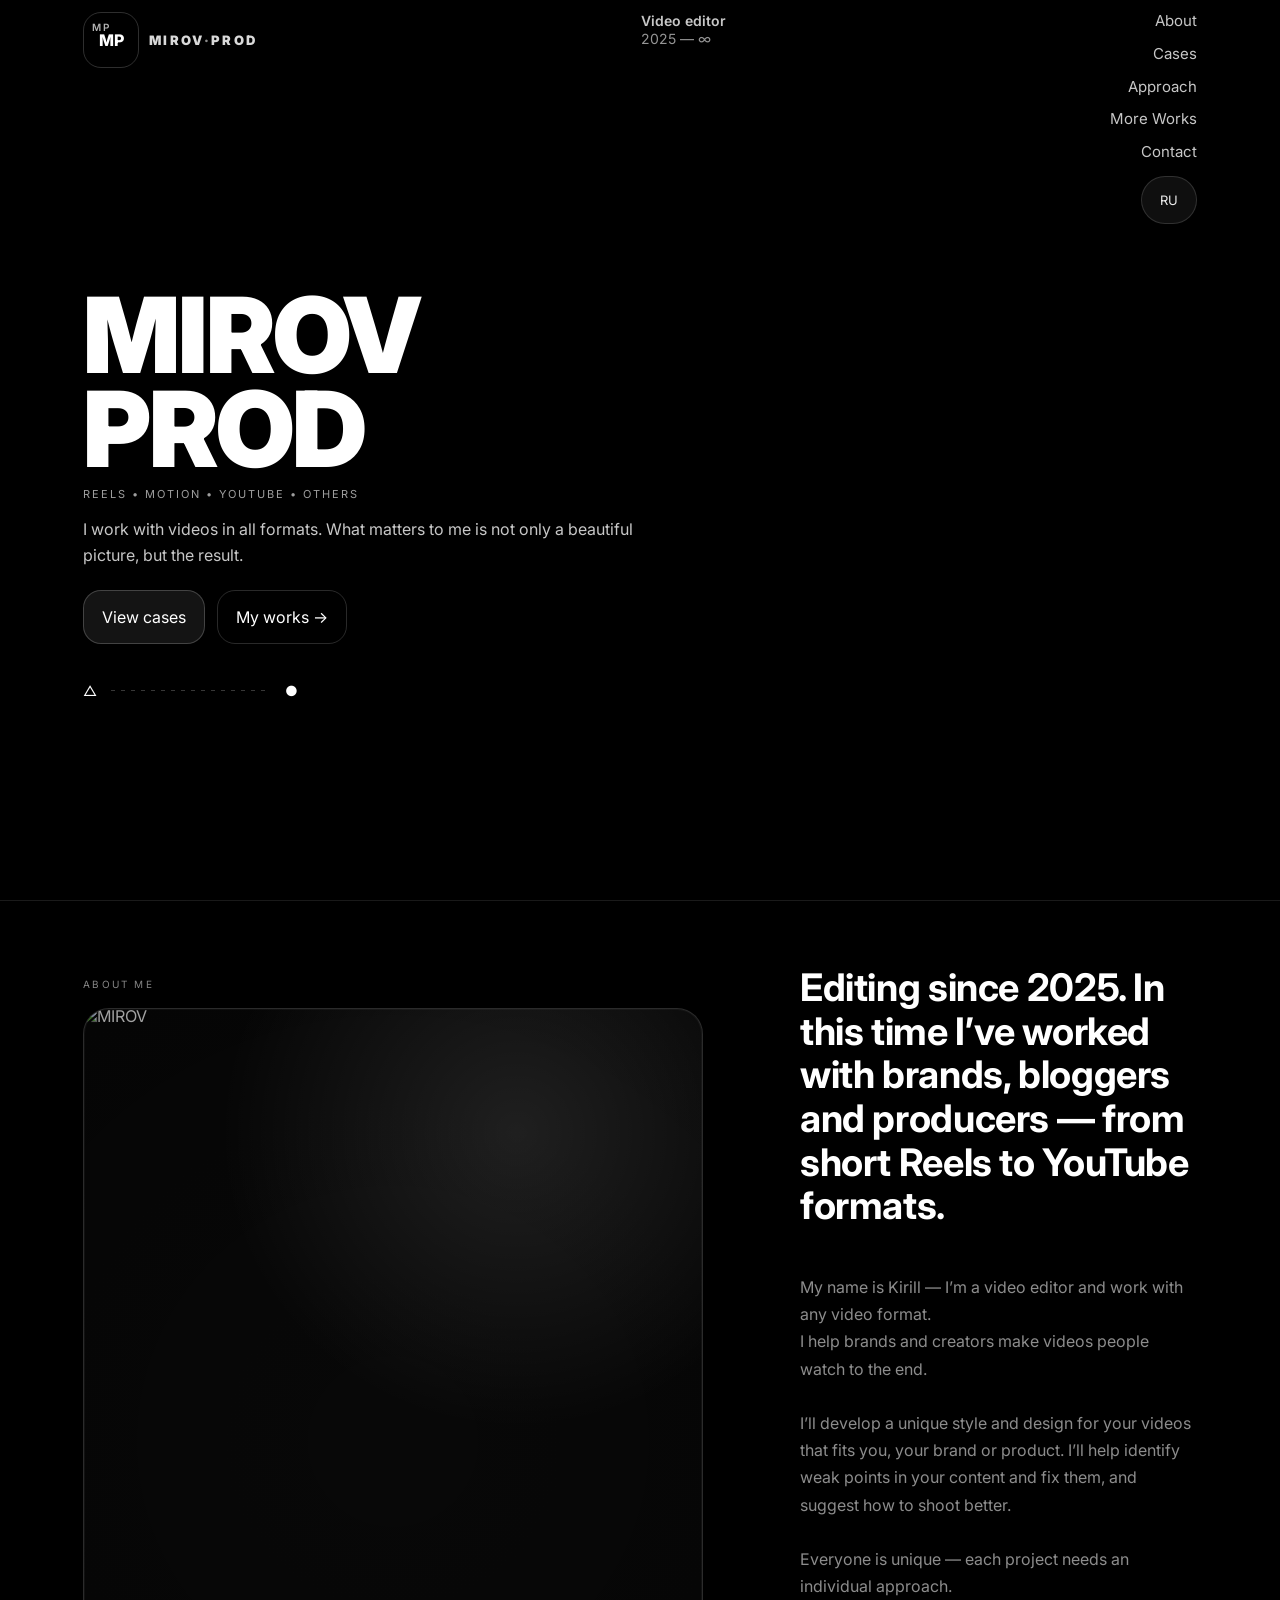
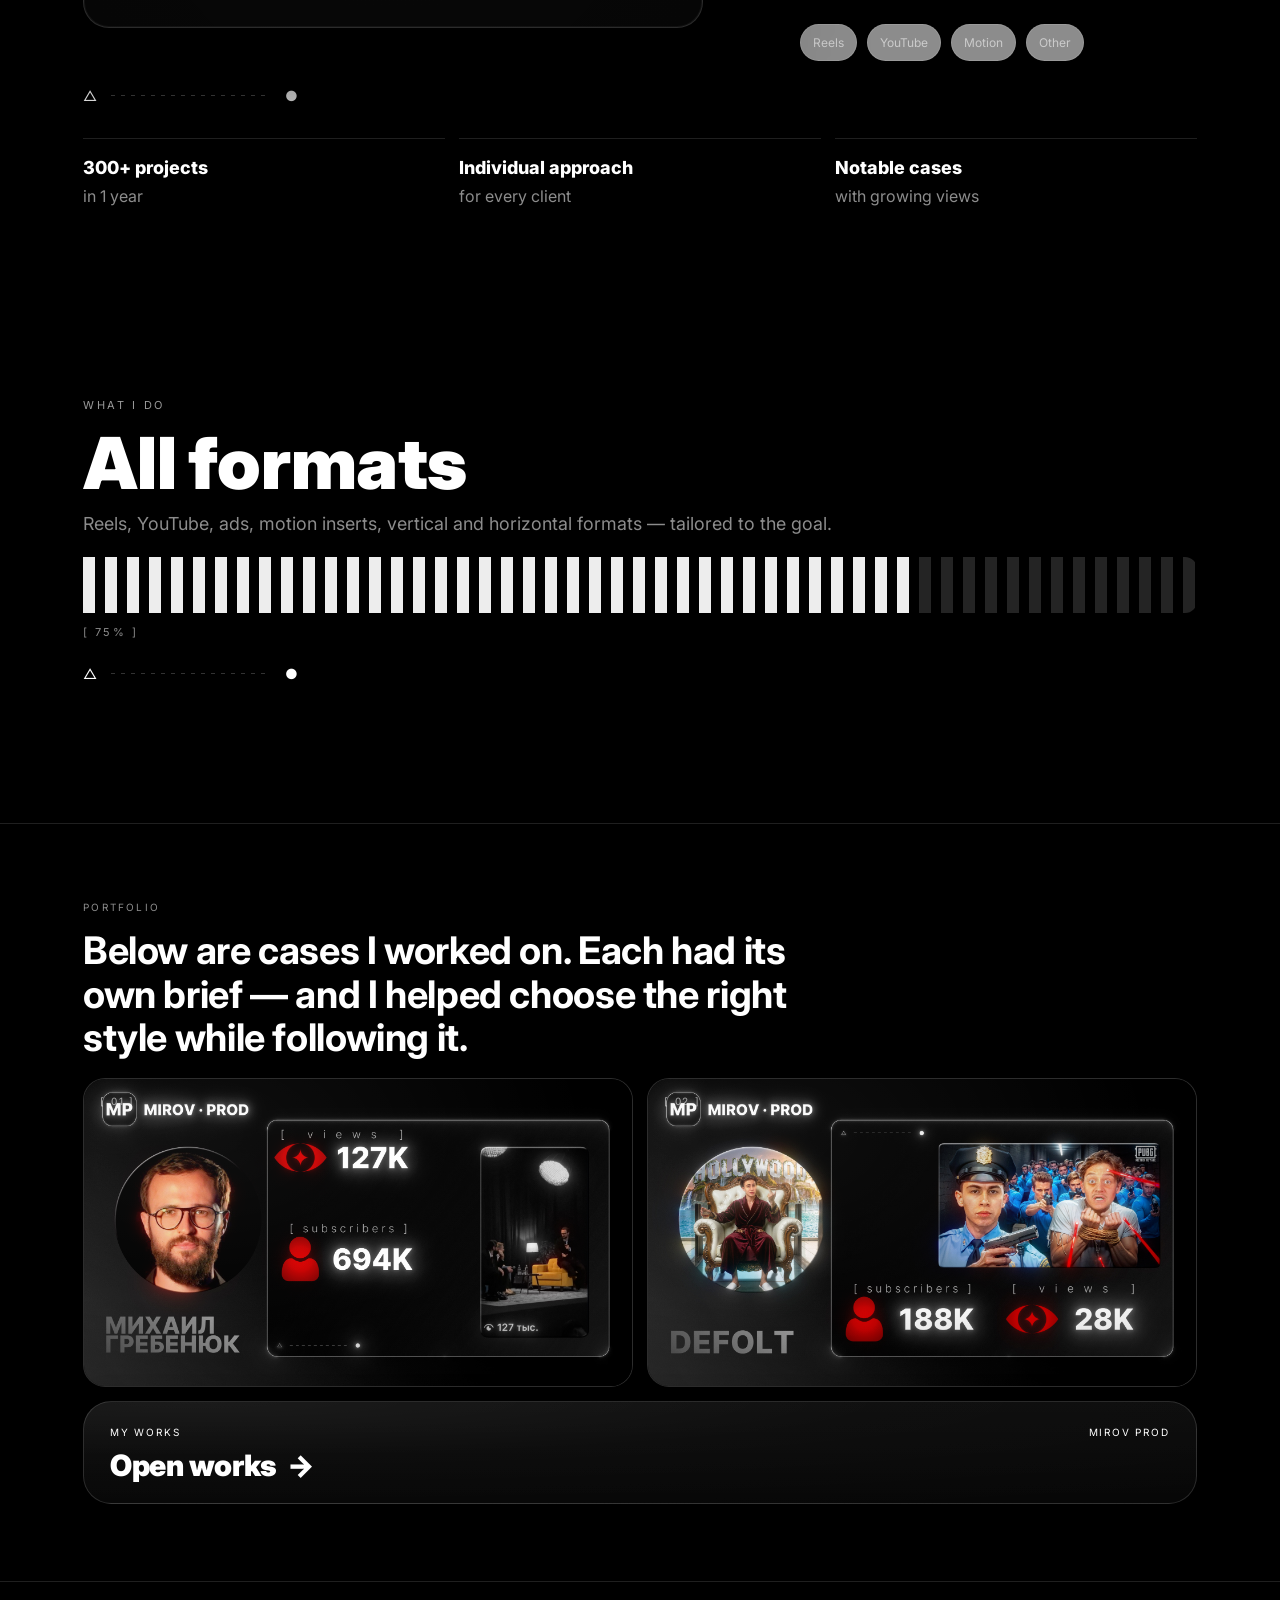
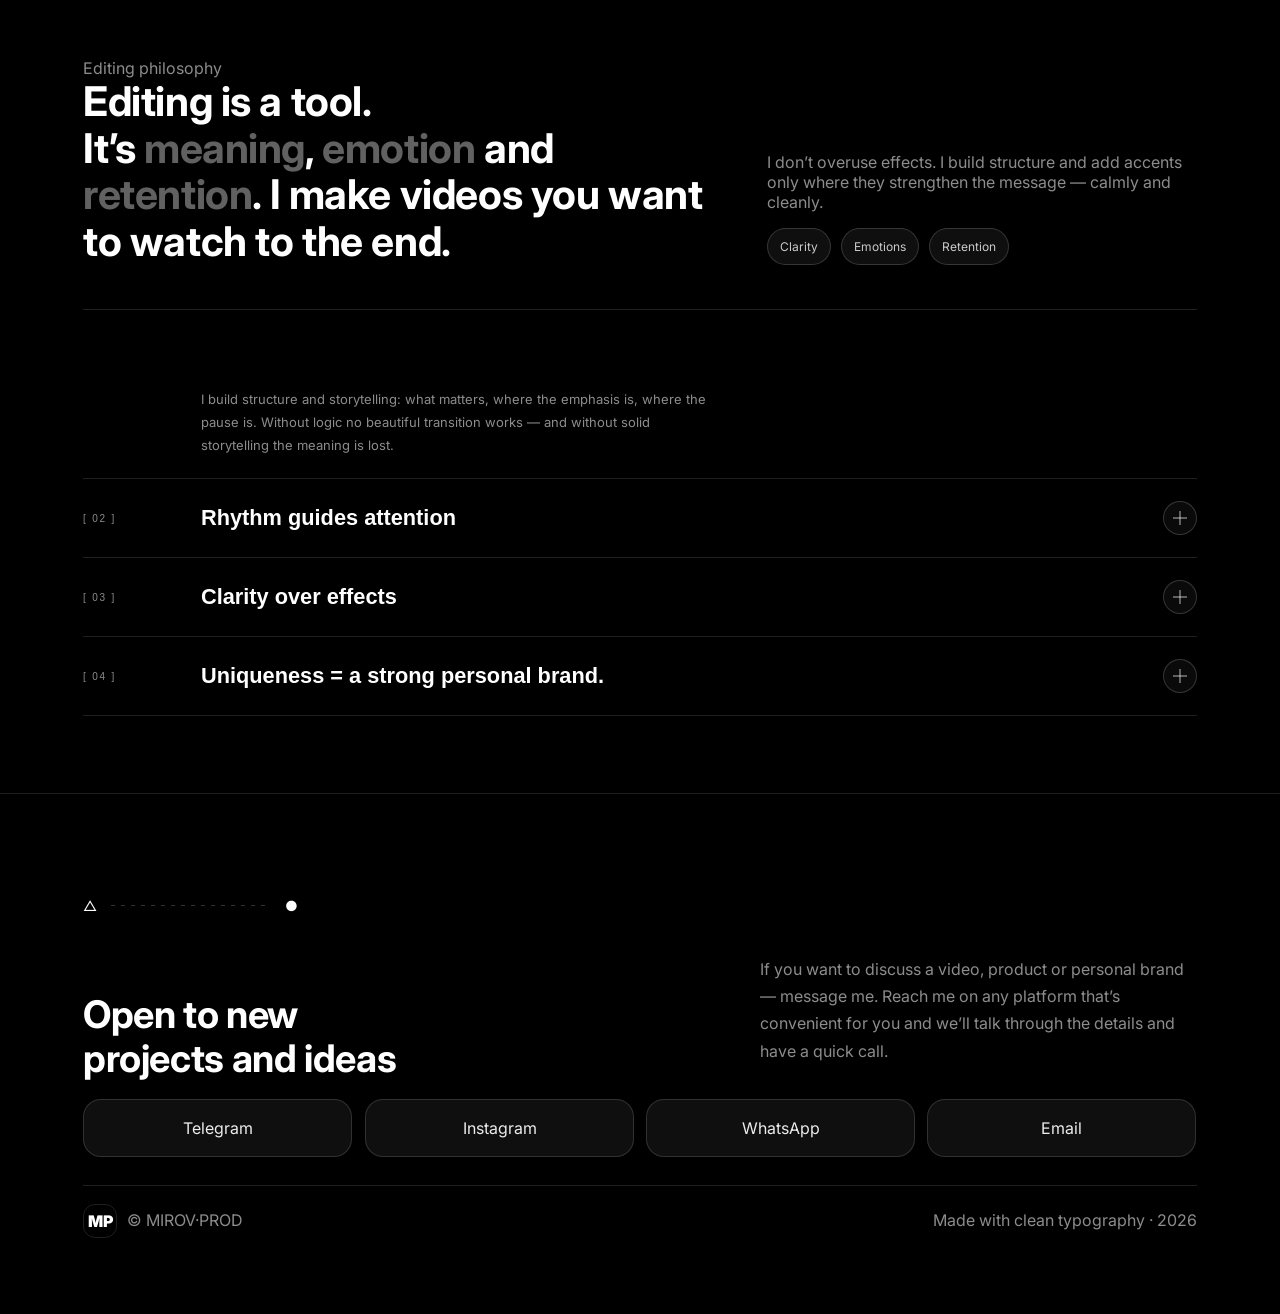
==== index.html @ e4bfd62e "First upload First upload" ====
<!doctype html>
<html lang="en">
<head>
  <meta charset="UTF-8" />
  <meta name="viewport" content="width=device-width,initial-scale=1.0" />
  <title>MIROV.PROD — Video editor</title>
  <link rel="preconnect" href="https://fonts.googleapis.com">
  <link rel="preconnect" href="https://fonts.gstatic.com" crossorigin>
  <link href="https://fonts.googleapis.com/css2?family=Inter:wght@300;400;600;800;900&display=swap" rel="stylesheet">
  <link rel="stylesheet" href="./style.css" />
</head>
<body>
  <div class="preloader" id="preloader" aria-hidden="true">
    <div class="preloader__inner">
      <div class="preloader__logo">MIROV<span class="dot">·</span>PROD</div>
      <div class="preloader__bar"><span></span></div>
      <div class="preloader__hint">loading</div>
    </div>
  </div>

  <div class="cursor" id="cursor" aria-hidden="true"></div>

  <!-- HERO -->
  <header class="hero" id="hero">
    <div class="hero__bg" aria-hidden="true">
      <!-- Put your file here: assets/565.mp4 (autoplay, loop, muted) -->
      <video class="hero__video" autoplay muted loop playsinline preload="auto" poster="./assets/565.jpg">
        <source src="./assets/565.mp4" type="video/mp4" />
      </video>
    </div>

    <div class="hero__top">
      <a class="mark mark--hero" href="#hero" aria-label="MIROV PROD">
        <div class="mark__box"><span class="mark__tiny">mp</span>MP</div>
        <div class="mark__txt">MIROV<span class="dot">·</span>PROD</div>
      </a>

      <div class="hero__meta">
        <div class="hero__metaTitle">Video editor</div>
        <div class="hero__metaSmall">2025 — ∞</div>
      </div>

      <nav class="heroNav" aria-label="Sections">
        <a class="heroNav__link" href="#about">About</a>
        <a class="heroNav__link" href="#cases">Cases</a>
        <a class="heroNav__link" href="#approach">Approach</a>
        <a class="heroNav__link" href="./works_en.html">More Works</a>
        <a class="heroNav__link" href="#contact">Contact</a>
            <a class="heroNav__pill" href="./ru.html">RU</a>
      </nav>
    </div>

    <div class="hero__content wrap">
      <h1 class="heroTitle">MIROV<br>PROD</h1>
      <div class="heroCaption">REELS • MOTION • YOUTUBE • OTHERS</div>
      <p class="heroLead">I work with videos in all formats. What matters to me is not only a beautiful picture, but the result.</p>

      <div class="heroActions">
        <a class="btnGlass" href="#cases">View cases</a>
        <a class="btnGhost" href="./works_en.html">My works →</a>
      </div>

      <div class="heroIcons" aria-hidden="true">
        <span class="ico">△</span>
        <span class="dots"></span>
        <span class="ico">●</span>
      </div>
    </div>
  </header>

  <!-- ABOUT -->
  
  <section class="about" id="about">
    <div class="aboutLayout">
      <div class="aboutLeft">
        <div class="sectionKicker">About me</div>
        <div class="aboutPhoto" aria-hidden="true">
          <img src="assets/mirov.png" alt="MIROV" />
        </div>
      </div>

      <div class="aboutRight">
        <h2 class="big">Editing since 2025. In this time I’ve worked with brands, bloggers and producers — from short Reels to YouTube formats.</h2>
        <p class="muted">My name is Kirill — I’m a video editor and work with any video format.<br>I help brands and creators make videos people watch to the end.<br><br>I’ll develop a unique style and design for your videos that fits you, your brand or product. I’ll help identify weak points in your content and fix them, and suggest how to shoot better.<br><br>Everyone is unique — each project needs an individual approach.</p>
        <div class="badges">
          <span class="badge">Reels</span>
          <span class="badge">YouTube</span>
          <span class="badge">Motion</span>
          <span class="badge">Other</span>
        </div>
      </div>
    </div>

    <div class="divider">
      <span class="ico">△</span><span class="dots"></span><span class="ico">●</span>
    </div>

    <div class="facts">
      <div class="fact"><div class="fact__t">300+ projects</div><div class="fact__d">in 1 year</div></div>
      <div class="fact"><div class="fact__t">Individual approach</div><div class="fact__d">for every client</div></div>
      <div class="fact"><div class="fact__t">Notable cases</div><div class="fact__d">with growing views</div></div>
    </div>
  </section>


  <!-- DARK SKILLS (ref page 2 vibe) -->
  <section class="dark">
    <div class="wrap dark__inner" id="approach">
      <div class="sectionKicker sectionKicker--dark">What I do</div>
      
      <div class="tri tri--single">
        <div class="tri__col tri__col--single">
          <h3 class="tri__title">All formats</h3>
          <p class="tri__txt">Reels, YouTube, ads, motion inserts, vertical and horizontal formats — tailored to the goal.</p>
          <div class="segBar" style="--pct:75%"></div>
          <div class="barMeta">[ 75% ]</div>
        </div>
      </div>


      <div class="divider divider--dark">
        <span class="ico">△</span><span class="dots"></span><span class="ico">●</span>
      </div>
    </div>
  </section>

  <!-- CASES -->
  <section class="section wrap" id="cases">
    <div class="sectionKicker">Portfolio</div>
    <div class="split split--tight">
      <h2 class="big">
        Below are cases I worked on. Each had its own brief — and I helped choose the right style while following it.
      </h2>
</div>

    <div class="projects" id="casesGrid"></div>

    <a class="casesCta" href="./works_en.html">
      <div class="casesCta__meta"><span>My works</span><span>MIROV PROD</span></div>
      <div class="casesCta__title">Open works <span class="casesCta__arrow">→</span></div>
      </a>

  </section>

  
  <!-- PHILOSOPHY -->
  <section class="wrap section" id="philosophy">
    <div class="kicker">Editing philosophy</div>

    <div class="howGrid howGrid--ref">
      <h2 class="howBig howBig--ref">
        Editing is a tool.<br>
        It’s <span class="soft">meaning</span>, <span class="soft">emotion</span> and <span class="soft">retention</span>.
        I make videos you want to watch to the end.
      </h2>

      <div class="howSide howSide--ref">
        <p class="small">
          I don’t overuse effects. I build structure and add accents only where
          they strengthen the message — calmly and cleanly.
        </p>

        <div class="howBadgeRow">
          <span class="howBadge">Clarity</span>
          <span class="howBadge">Emotions</span>
          <span class="howBadge">Retention</span>
        </div>
      </div>
    </div>

    <div class="refList" data-accordion="philosophy">
      <div class="refRow is-open">
        <button class="refHead" type="button" aria-expanded="true">
          <span class="refNum">[ 01 ]</span>
          <span class="refTitle">Meaning first</span>
          <span class="refPlus" aria-hidden="true"></span>
        </button>
        <div class="refBody" style="height:auto">
          <div class="refBody__inner">
            I build structure and storytelling: what matters, where the emphasis is, where the pause is. Without logic no beautiful transition works — and without solid storytelling the meaning is lost.
          </div>
        </div>
      </div>

      <div class="refRow">
        <button class="refHead" type="button" aria-expanded="false">
          <span class="refNum">[ 02 ]</span>
          <span class="refTitle">Rhythm guides attention</span>
          <span class="refPlus" aria-hidden="true"></span>
        </button>
        <div class="refBody">
          <div class="refBody__inner">
            Pace sets emotion and coherence. I shape dynamics so the viewer doesn’t lose interest.
          </div>
        </div>
      </div>

      <div class="refRow">
        <button class="refHead" type="button" aria-expanded="false">
          <span class="refNum">[ 03 ]</span>
          <span class="refTitle">Clarity over effects</span>
          <span class="refPlus" aria-hidden="true"></span>
        </button>
        <div class="refBody">
          <div class="refBody__inner">
            VFX, effects and motion are tools. I use them only where they’re needed and where they strengthen the idea without overloading the video.
          </div>
        </div>
      </div>

      <div class="refRow">
        <button class="refHead" type="button" aria-expanded="false">
          <span class="refNum">[ 04 ]</span>
          <span class="refTitle">Uniqueness = a strong personal brand.</span>
          <span class="refPlus" aria-hidden="true"></span>
        </button>
        <div class="refBody">
          <div class="refBody__inner">
            Uniqueness helps you get noticed, remembered and chosen.
          </div>
        </div>
      </div>
    </div>
  </section>


  <!-- CONTACT -->
  <section class="section wrap" id="contact">
    <div class="divider">
      <span class="ico">△</span><span class="dots"></span><span class="ico">●</span>
    </div>

    <div class="contactHead">
      <h2 class="big">Open to new<br>projects and ideas</h2>
      <p class="muted">If you want to discuss a video, product or personal brand — message me.
Reach me on any platform that’s convenient for you and we’ll talk through the details and have a quick call.</p>
    </div>

    <div class="contactGrid">
      <a class="chip" href="https://t.me/cymirov" target="_blank" target="_blank" rel="noreferrer">Telegram</a>
      <a class="chip" href="https://instagram.com/cymirov" target="_blank" target="_blank" rel="noreferrer">Instagram</a>
      <a class="chip" href="https://wa.me/79209807232" target="_blank" target="_blank" rel="noreferrer">WhatsApp</a>
      <a class="chip" href="mailto:kirillvitalievich14@gmail.com">Email</a>
    </div>

    <div class="footer">
      <div class="footer__left">
        <div class="markMini">MP</div>
        <div class="muted">© MIROV<span class="dot">·</span>PROD</div>
      </div>
      <div class="footer__right muted">Made with clean typography · 2026</div>
    </div>
  </section>

  <!-- Modal -->
  <div class="modal" id="modal" hidden>
    <div class="modal__backdrop" data-close="1"></div>
    <div class="modal__panel" role="dialog" aria-modal="true" aria-label="Case">
      <button class="modal__close" data-close="1" aria-label="Close">×</button>
      <div class="modal__content" id="modalContent"></div>
    </div>
  </div>

  <script src="./script.js"></script>

</body>
</html>
---- style.css ----
:root{
  --safe: clamp(72px, 6.5vw, 220px);
--bg:#f6f6f6;
  --fg:#111;
  --muted:rgba(17,17,17,.64);
  --line:rgba(17,17,17,.12);
  --card:#ffffff;
  --shadow: 0 14px 50px rgba(0,0,0,.08);
  --r:22px;
  K80px;
  --pad: clamp(14px, 2vw, 28px);

  --dark:#0b0b0b;
  --dark2:#151515;
  --dline:rgba(255,255,255,.14);
  --dmuted:rgba(255,255,255,.65);
}

*{box-sizing:border-box}
html{scroll-behavior:smooth}
body{margin:0;background:var(--bg);color:var(--fg);font-family:Inter,system-ui,-apple-system,Segoe UI,Roboto,Arial,sans-serif;overflow-x:hidden}
a{color:inherit;text-decoration:none}
.dot{opacity:.55}
.wrap{max-width:var(--wrap);margin:0 auto;padding:0 var(--safe)}

/* Preloader */
.preloader{position:fixed;inset:0;z-index:9999;background:var(--bg);display:flex;align-items:center;justify-content:center;transition:opacity .6s ease}
.preloader.is-done{opacity:0;pointer-events:none}
.preloader__inner{width:min(520px,86vw)}
.preloader__logo{font-weight:900;letter-spacing:.18em;text-transform:uppercase;font-size:13px}
.preloader__bar{margin-top:14px;height:2px;background:rgba(0,0,0,.10);overflow:hidden}
.preloader__bar span{display:block;height:100%;width:0;background:rgba(0,0,0,.85);animation:load 1.8s ease forwards}
.preloader__hint{margin-top:10px;letter-spacing:.22em;text-transform:uppercase;font-size:10px;color:var(--muted)}
@keyframes load{to{width:100%}}

/* Cursor */
.cursor{position:fixed;top:0;left:0;z-index:5000;width:26px;height:26px;border-radius:999px;transform:translate(-50%,-50%);pointer-events:none;opacity:0;border:1px solid rgba(0,0,0,.18);background:radial-gradient(circle at 30% 30%, rgba(0,0,0,.06), rgba(0,0,0,.01));backdrop-filter: blur(4px);transition:opacity .12s ease,width .12s ease,height .12s ease}
body.hasCursor .cursor{opacity:1}
.cursor.isHover{width:44px;height:44px}

/* Hero */
.hero{position:relative;min-height:100vh;color:#fff;overflow:hidden}
.hero__bg{position:absolute;inset:0}
.hero__bg img{width:100%;height:100%;object-fit:cover;filter:grayscale(1) contrast(1.05)}
.hero__veil{position:absolute;inset:0;background:radial-gradient(circle at 30% 25%, rgba(255,255,255,.10), transparent 52%), linear-gradient(to bottom, rgba(0,0,0,.10), rgba(0,0,0,.72))}
.hero__top{position:relative;z-index:2;display:flex;align-items:flex-start;justify-content:space-between;gap:14px;padding: var(--safe)}
.hero__meta{color:rgba(255,255,255,.78);font-size:12px;line-height:1.4}
.hero__metaTitle{font-weight:600}
.hero__metaSmall{opacity:.75}
.heroNav{display:flex;flex-direction:column;gap:10px;align-items:flex-end}
.heroNav__link{color:rgba(255,255,255,.78);font-size:12px}
.heroNav__link:hover{color:#fff}
.heroNav__pill{border:1px solid rgba(255,255,255,.18);background:rgba(255,255,255,.08);border-radius:999px;padding:10px 12px;font-size:12px;color:rgba(255,255,255,.85)}
.heroNav__pill:hover{background:rgba(255,255,255,.12);color:#fff}
.hero__content{position:relative;z-index:2;padding: clamp(28px,5vw,70px) var(--safe) clamp(44px,6vw,90px) var(--safe)}
.heroTitle{margin:0;font-weight:900;line-height:.9;letter-spacing:-.02em;font-size: clamp(54px, 6.8vw, 104px)}
.heroLead{margin-top:16px;max-width:56ch;line-height:1.6;color:rgba(255,255,255,.78);font-size: clamp(14px, 1.25vw, 17px)}
.heroActions{margin-top:22px;display:flex;gap:12px;flex-wrap:wrap}
.btnGlass{border:1px solid rgba(255,255,255,.20);background:rgba(255,255,255,.08);backdrop-filter: blur(10px);border-radius:18px;padding:16px 18px;display:inline-flex;align-items:center;justify-content:center;color:#fff;box-shadow: 0 18px 60px rgba(0,0,0,.26)}
.btnGlass:hover{background:rgba(255,255,255,.12);transform:translateY(-1px)}
.btnGhost{border:1px solid rgba(255,255,255,.16);border-radius:18px;padding:16px 18px;color:rgba(255,255,255,.82)}
.btnGhost:hover{border-color:rgba(255,255,255,.26);color:#fff;transform:translateY(-1px)}
.heroIcons{position:absolute;left:var(--safe);bottom:22px;display:flex;align-items:center;gap:14px;color:rgba(255,255,255,.62)}
.ico{font-size:14px}
.dots{width:160px;height:1px;background: repeating-linear-gradient(to right, rgba(255,255,255,.24) 0 4px, transparent 4px 10px);opacity:.9}

/* Mark */
.mark{display:flex;align-items:center;gap:10px}
.mark__box{width:38px;height:38px;border-radius:12px;border:1px solid rgba(255,255,255,.18);display:flex;align-items:center;justify-content:center;font-weight:800}
.mark__txt{font-weight:900;letter-spacing:.16em;text-transform:uppercase;font-size:12px;color:rgba(255,255,255,.85)}

/* Sections */
.section{padding: clamp(44px, 6vw, 90px) 0;border-top:1px solid var(--line)}
.sectionKicker{letter-spacing:.22em;text-transform:uppercase;font-size:10px;color:var(--muted);margin-bottom:16px}
.sectionKicker--dark{color:rgba(255,255,255,.60)}
.split{display:grid;grid-template-columns: 1.2fr .8fr;gap: clamp(16px, 3vw, 38px);align-items:start}
.split--tight{grid-template-columns: 1.35fr .65fr}
@media (max-width: 920px){.split,.split--tight{grid-template-columns:1fr}}
.big{margin:0;font-size: clamp(22px, 3.0vw, 38px);line-height:1.15;letter-spacing:-.01em}
.side{}
.muted{color:var(--muted);line-height:1.7}
.badges{margin-top:14px;display:flex;flex-wrap:wrap;gap:10px}
.badge{border:1px solid var(--line);background:rgba(255,255,255,.55);border-radius:999px;padding:10px 12px;font-size:12px;color:var(--muted)}

/* Divider */
.divider{margin: 26px 0;display:flex;align-items:center;gap:14px;color:rgba(17,17,17,.52)}
.divider .dots{background: repeating-linear-gradient(to right, rgba(17,17,17,.22) 0 4px, transparent 4px 10px)}
.divider--dark{color:rgba(255,255,255,.55)}
.divider--dark .dots{background: repeating-linear-gradient(to right, rgba(255,255,255,.22) 0 4px, transparent 4px 10px)}

/* Facts */
.facts{display:grid;grid-template-columns:repeat(3,1fr);gap:14px}
@media (max-width: 820px){.facts{grid-template-columns:1fr}}
.fact{border-top:1px solid var(--line);padding-top:18px}
.fact__t{font-weight:800;font-size:18px}
.fact__d{margin-top:8px;color:var(--muted)}

/* Dark block */
.dark{background:linear-gradient(to bottom, var(--dark), var(--dark2));color:#fff}
.dark__inner{padding: clamp(86px, 9vw, 150px) var(--safe)}
.tri{display:grid;grid-template-columns:repeat(3,1fr);gap:22px}
@media (max-width: 980px){.tri{grid-template-columns:1fr}}
.tri__title{margin:0;font-weight:900;font-size:28px}
.tri__txt{margin-top:10px;color:rgba(255,255,255,.70);line-height:1.7}
.bar{margin-top:16px;height:8px;border-radius:999px;background:rgba(255,255,255,.10);overflow:hidden}
.bar span{display:block;height:100%;background:rgba(255,255,255,.86)}
.barMeta{margin-top:10px;color:rgba(255,255,255,.58);letter-spacing:.22em;text-transform:uppercase;font-size:10px}

/* Projects grid (cases) */
.projects{margin-top:18px;display:grid;grid-template-columns:repeat(12,1fr);gap:14px}
@media (max-width: 980px){.projects{grid-template-columns:1fr}}
.card{position:relative;border-radius:var(--r);overflow:hidden;background:var(--card);border:1px solid var(--line);box-shadow:var(--shadow);cursor:pointer;aspect-ratio:16/9}
.card img, .card video{width:100%;height:100%;object-fit:cover;display:block}
.card__shade{position:absolute;inset:0;
  background:
    radial-gradient(700px 420px at 22% 18%, rgba(255,255,255,.06), transparent 55%),
    /* ultra-soft bottom shade (barely noticeable) */
    linear-gradient(to bottom, rgba(0,0,0,0) 70%, rgba(0,0,0,.18) 100%);
}
.card__meta{position:absolute;left:16px;right:16px;top:16px;display:flex;justify-content:space-between;gap:10px;color:rgba(255,255,255,.68);letter-spacing:.18em;text-transform:uppercase;font-size:10px}
.card__body{position:absolute;left:16px;right:16px;bottom:16px}
.card__title{margin:0;font-weight:900;letter-spacing:-.01em;line-height:1.05;font-size: clamp(18px, 1.8vw, 26px)}
.card__desc{margin-top:10px;color:rgba(255,255,255,.72);line-height:1.65;max-width:56ch}
.card:hover{transform:translateY(-2px);border-color:rgba(255,255,255,.30)}
.span7,.span5,.span6{grid-column:span 6}
@media (max-width: 980px){.span7,.span6,.span5{grid-column:span 1}}

/* Pills/Chips */
.pill{
  display:inline-flex;
  align-items:center;
  justify-content:center;
  min-width:44px;
  height:44px;
  border-radius:999px;
  border:1px solid rgba(255,255,255,0.14);
  background:rgba(255,255,255,0.02);
  color:rgba(255,255,255,0.85);
  text-decoration:none;
  font-size:13px;
  transition: transform .15s ease, background .2s ease, border-color .2s ease, color .2s ease, box-shadow .2s ease;
  backdrop-filter: blur(12px);
  -webkit-backdrop-filter: blur(12px);
}
.pill:hover{
  background:rgba(255,255,255,0.06);
  border-color:rgba(255,255,255,0.22);
  color:#fff;
  transform: translateY(-1px);
}
.pill:active{ transform: translateY(0px) scale(.99); }
.pill:hover{transform:translateY(-1px);border-color:rgba(17,17,17,.22);color:var(--fg)}
.chip{border:1px solid var(--line);background:rgba(255,255,255,.75);border-radius:18px;padding:18px 18px;display:flex;align-items:center;justify-content:center}
.chip:hover{transform:translateY(-1px);border-color:rgba(17,17,17,.22)}

/* Contact */
.contactHead{display:grid;grid-template-columns: 1.2fr .8fr;gap:22px;align-items:end}
@media (max-width: 920px){.contactHead{grid-template-columns:1fr}}
.contactGrid{margin-top:18px;display:grid;grid-template-columns:repeat(4,1fr);gap:12px}
@media (max-width: 920px){.contactGrid{grid-template-columns:1fr 1fr}}
@media (max-width: 520px){.contactGrid{grid-template-columns:1fr}}
.footer{margin-top:28px;border-top:1px solid var(--line);padding-top:18px;display:flex;justify-content:space-between;gap:12px;align-items:center;flex-wrap:wrap}
.footer__left{display:flex;align-items:center;gap:10px}
.markMini{width:34px;height:34px;border-radius:12px;border:1px solid var(--line);display:flex;align-items:center;justify-content:center;font-weight:900}

/* Dock */
.dock{position:fixed;left:18px;bottom:14px;display:flex;gap:12px;z-index:3000;align-items:flex-end}
.dock__tile{min-width:120px;border:1px solid rgba(17,17,17,.18);background:rgba(255,255,255,.84);backdrop-filter: blur(10px);border-radius:18px;padding:16px 16px;box-shadow: 0 18px 60px rgba(0,0,0,.10);color:rgba(17,17,17,.72)}
.dock__tile:hover{transform:translateY(-2px);color:var(--fg);border-color:rgba(17,17,17,.28)}
.dock__tile--dark{background:rgba(17,17,17,.92);color:#fff;border-color:rgba(17,17,17,.55)}
.dock__tile--dark:hover{background:rgba(17,17,17,1)}
@media (max-width: 820px){.dock{left:12px;right:12px;justify-content:space-between}.dock__tile{min-width:auto;flex:1;text-align:center}}

/* Works page */
.worksBody{background:var(--bg)}
.worksTop{
  position:sticky;
  top:0;
  z-index:2500;
  background:rgba(0,0,0,0.72);
  backdrop-filter: blur(14px);
  -webkit-backdrop-filter: blur(14px);
  border-bottom:1px solid rgba(255,255,255,0.08);
  display:flex;
  justify-content:space-between;
  gap:12px;
  align-items:center;
  padding:12px var(--safe);
}
.worksTop .mark__txt{color:rgba(17,17,17,.82)}
.worksTop .mark__box{border-color:rgba(17,17,17,.14)}
.filters{display:flex;gap:10px;flex-wrap:wrap;justify-content:flex-end}
.pillBtn{border:1px solid var(--line);background:rgba(255,255,255,.76);border-radius:999px;padding:12px 14px;cursor:pointer;color:var(--muted)}
.pillBtn:hover{transform:translateY(-1px);border-color:rgba(17,17,17,.22);color:var(--fg)}
.pillBtn.is-active{background:rgba(17,17,17,.92);color:#fff;border-color:rgba(17,17,17,.92)}
.worksMain{padding: clamp(24px, 3vw, 38px) 0 clamp(84px, 8vw, 120px) 0}
.worksTitle{margin:6px 0 0 0;font-weight:900;letter-spacing:.10em;text-transform:uppercase;line-height:.9;font-size: clamp(48px, 8vw, 110px)}
.worksGrid{margin-top:16px;display:grid;grid-template-columns:repeat(12,1fr);gap:14px}
@media (max-width: 980px){.worksGrid{grid-template-columns:1fr}}
.work{position:relative;border-radius:var(--r);overflow:hidden;border:1px solid var(--line);background:var(--card);box-shadow:var(--shadow);cursor:pointer;aspect-ratio:16/9}
.work__shade{position:absolute;inset:0;
  background:
    radial-gradient(700px 420px at 22% 18%, rgba(255,255,255,.06), transparent 55%),
    /* ultra-soft bottom shade (barely noticeable) */
    linear-gradient(to bottom, rgba(0,0,0,0) 70%, rgba(0,0,0,.18) 100%);
}
.work__info{position:absolute;left:16px;right:16px;bottom:16px}
.work__top{display:flex;justify-content:space-between;gap:10px;letter-spacing:.18em;text-transform:uppercase;font-size:10px;color:rgba(255,255,255,.68)}
.work__title{margin-top:10px;font-weight:900;line-height:1.05}
.work:hover{transform:translateY(-2px);border-color:rgba(255,255,255,.30)}
/* layout */
.s7,.s5,.s4,.s8,.s6{grid-column:span 4}
@media (max-width: 980px){.s7,.s5,.s4,.s8,.s6{grid-column:span 1}}

/* Modal */
.modal{position:fixed;inset:0;z-index:4000}
.modal__backdrop{position:absolute;inset:0;background:rgba(0,0,0,.45);backdrop-filter: blur(10px)}
.modal__panel{position:relative;width:min(980px, 92vw);margin: 6vh auto 0 auto;border-radius:18px;border:1px solid rgba(255,255,255,.18);background:rgba(17,17,17,.92);color:#fff;overflow:hidden}
.modal__close{position:absolute;top:10px;right:10px;width:44px;height:44px;border-radius:999px;border:1px solid rgba(255,255,255,.18);background:rgba(255,255,255,.08);color:#fff;cursor:pointer;font-size:20px}
.modal__content{padding:58px 16px 18px 16px}
.modalTitle{margin:0;font-weight:900;letter-spacing:.08em;text-transform:uppercase;font-size:22px}
.badgesRow{margin-top:10px;display:flex;flex-wrap:wrap;gap:8px}
.badgeD{border:1px solid rgba(255,255,255,.18);background:rgba(255,255,255,.06);border-radius:999px;padding:8px 10px;font-size:11px;letter-spacing:.14em;text-transform:uppercase;color:rgba(255,255,255,.78)}
.modalVideo{margin-top:14px;border:1px solid rgba(255,255,255,.18);border-radius:16px;overflow:hidden;background:#000}
.modalVideo video{
  width:100%;
  height:auto;
  max-height:70vh;
  object-fit:contain;
  display:block;
  background:#000;
}
@media (max-width: 980px){.modalVideo video{max-height:52vh}}
.modalText{margin-top:14px;color:rgba(255,255,255,.78);line-height:1.7}
.modalLink{color:rgba(255,255,255,.92);text-decoration:none;border-bottom:1px solid rgba(255,255,255,.25);padding-bottom:1px}
.modalLink:hover{border-bottom-color:rgba(255,255,255,.55)}

@media (prefers-reduced-motion: reduce){
  html{scroll-behavior:auto}
}

/* ===== v9: hero+footer tuned to match screenshot rhythm ===== */
.mark--hero .mark__box{
  position:relative;
  border-radius: 14px;
  width: 56px;
  height: 56px;
}
.mark__tiny{
  position:absolute;
  top: 8px;
  left: 8px;
  font-size: 10px;
  letter-spacing: .22em;
  text-transform: uppercase;
  color: rgba(255,255,255,.70);
  font-weight: 600;
}
.hero__bg img{
  object-position: 70% 40%;
}
.heroCaption{
  margin-top: 10px;
  letter-spacing: .18em;
  text-transform: uppercase;
  font-size: 11px;
  color: rgba(255,255,255,.62);
}

/* Footer like ref (tiles cluster + marks + year) */
.footerRef{
  margin-top: 22px;
  display:flex;
  justify-content:space-between;
  align-items:flex-end;
  gap: 18px;
  flex-wrap:wrap;
}
.footerRef__tiles{
  display:grid;
  grid-template-columns: repeat(2, 96px);
  gap: 10px;
}
.tile{
  border:1px solid rgba(17,17,17,.14);
  border-radius: 14px;
  background: rgba(255,255,255,.55);
  padding: 16px 12px;
  font-family: var(--mono);
  font-size: 11px;
  letter-spacing:.14em;
  text-transform:uppercase;
  color: rgba(17,17,17,.60);
  text-align:center;
}
.tile:hover{
  border-color: rgba(17,17,17,.28);
  transform: translateY(-2px);
  color: rgba(17,17,17,.90);
}
.tile--dark{
  background: rgba(17,17,17,.92);
  border-color: rgba(17,17,17,.92);
  color:#fff;
}
.tile--dark:hover{ background:#111; color:#fff; }

.footerRef__marks{ display:flex; gap: 12px; align-items:flex-end; }
.markTile{
  width: 60px;
  height: 60px;
  border:1px solid rgba(17,17,17,.14);
  background: rgba(255,255,255,.55);
  display:flex;
  align-items:center;
  justify-content:center;
  color: rgba(17,17,17,.70);
}
.markTile--dark{
  background:#111;
  border-color:#111;
  color:#fff;
  font-weight:900;
}
.markTile small{ font-size:10px; color: rgba(17,17,17,.55); }

.footerRef__year{
  margin-left:auto;
  font-family: var(--mono);
  font-size: 11px;
  letter-spacing:.18em;
  text-transform:uppercase;
  color: rgba(17,17,17,.45);
}

.bottomBar{
  margin-top: 18px;
  height: 56px;
  background:#111;
  display:flex;
  align-items:center;
  justify-content:center;
  gap: 14px;
  color: rgba(255,255,255,.55);
  font-family: var(--mono);
  font-size: 11px;
  letter-spacing:.18em;
  text-transform: uppercase;
  border-radius: 14px;
}
@media (max-width: 520px){
  .footerRef__tiles{ grid-template-columns: repeat(2, 1fr); }
}


/* ===== Scroll reveal (ref-style: subtle blur + lift) ===== */
.reveal{
  opacity: 0;
  transform: translateY(12px);
  filter: blur(8px);
  transition:
    opacity 520ms cubic-bezier(.2,.8,.2,1),
    transform 820ms cubic-bezier(.2,.8,.2,1),
    filter 820ms cubic-bezier(.2,.8,.2,1);
  will-change: opacity, transform, filter;
}
.reveal.is-in{
  opacity: 1;
  transform: translateY(0);
  filter: blur(0);
}
.reveal.r-fast{
  transition-duration: 420ms, 650ms, 650ms;
}
.reveal.r-slow{
  transition-duration: 680ms, 1050ms, 1050ms;
}

/* no reveal inside modal */
.modal .reveal{
  opacity: 1 !important;
  transform: none !important;
  filter: none !important;
  transition: none !important;
}

/* Respect reduced motion */
@media (prefers-reduced-motion: reduce){
  .reveal{
    opacity: 1 !important;
    transform: none !important;
    filter: none !important;
    transition: none !important;
  }
}




/* ===== Philosophy block ===== */
.howGrid{
  display:grid;
  grid-template-columns: 1.2fr .8fr;
  gap: clamp(18px, 3vw, 44px);
  align-items:end;
}
@media (max-width: 920px){ .howGrid{grid-template-columns:1fr} }

.howBig{
  margin:0;
  font-size: clamp(24px, 3.2vw, 44px);
  line-height: 1.14;
  letter-spacing: -.01em;
}
.soft{ color: rgba(17,17,17,.34); }

.howSide .small{ max-width: 52ch; }
.howBadgeRow{ margin-top: 14px; display:flex; flex-wrap:wrap; gap:10px; }
.howBadge{
  border:1px solid var(--line);
  background:#fff;
  border-radius: 999px;
  padding: 10px 12px;
  font-size: 12px;
  color: var(--muted);
}

.howList{
  margin-top: 34px;
  border-top: 1px solid var(--line);
}
.howItem{
  border-bottom: 1px solid var(--line);
  padding: 18px 0;
}
.howItem summary{
  list-style:none;
  cursor:pointer;
  display:grid;
  grid-template-columns: 90px 1fr 80px;
  gap: 14px;
  align-items:center;
}
.howItem summary::-webkit-details-marker{ display:none; }

.howNum{
  letter-spacing:.18em;
  text-transform:uppercase;
  font-size:10px;
  color: var(--muted);
}
.howTitle{
  font-weight: 900;
  font-size: 18px;
  line-height: 1.2;
}
.howHint{
  justify-self:end;
  font-size:10px;
  letter-spacing:.22em;
  text-transform:uppercase;
  color: var(--muted);
}

.howBody{
  margin-top: 12px;
  max-width: 78ch;
  color: var(--muted);
  line-height: 1.75;
  font-size: 13px;
  padding-left: 104px;
}
@media (max-width: 920px){
  .howItem summary{ grid-template-columns: 90px 1fr; }
  .howHint{ display:none; }
  .howBody{ padding-left: 0; }
}



/* ===== Philosophy block (ref-style list) ===== */
.howGrid--ref{ padding-bottom: 10px; }
.howBig--ref{ max-width: 62ch; }
.howSide--ref .small{ max-width: 54ch; }

.refList{
  margin-top: 34px;
  border-top: 1px solid var(--line);
}
.refRow{
  border-bottom: 1px solid var(--line);
}
.refHead{
  width: 100%;
  text-align: left;
  background: transparent;
  border: 0;
  padding: 22px 0;
  cursor: pointer;
  display: grid;
  grid-template-columns: 104px 1fr 44px;
  gap: 14px;
  align-items: center;
}
.refNum{
  letter-spacing: .18em;
  text-transform: uppercase;
  font-size: 10px;
  color: var(--muted);
}
.refTitle{
  font-weight: 900;
  font-size: clamp(19px, 1.7vw, 24px);
  line-height: 1.15;
}
.refPlus{
  justify-self: end;
  width: 34px;
  height: 34px;
  border-radius: 999px;
  border: 1px solid var(--line);
  position: relative;
}
.refPlus::before,
.refPlus::after{
  content:"";
  position:absolute;
  left:50%;
  top:50%;
  width: 14px;
  height: 1px;
  background: rgba(17,17,17,.58);
  transform: translate(-50%,-50%);
}
.refPlus::after{
  width: 1px;
  height: 14px;
}
.refRow.is-open .refPlus::after{
  opacity: 0;
}
.refBody{
  height: 0;
  overflow: hidden;
  transition: height 720ms cubic-bezier(.2,.8,.2,1);
}
.refBody__inner{
  padding: 0 0 22px 118px; /* align with title column */
  max-width: 78ch;
  color: var(--muted);
  line-height: 1.75;
  font-size: 13px;
}
@media (max-width: 920px){
  .refHead{ grid-template-columns: 94px 1fr 44px; }
  .refBody__inner{ padding-left: 0; }
}



/* Force safe padding on section wrappers */
.section.wrap{padding-left:var(--safe);padding-right:var(--safe);}



/* Single approach card */
.skillGrid--single{
  grid-template-columns: 1fr;
  justify-items: start;
}
.skill--single{
  max-width: 920px;
}
.skill--single .segments{display:none}




/* ===== Minimal line progress (ref-style) ===== */
.skill--line .lineLabel{
  margin-top: 26px;
  font-size: 11px;
  letter-spacing: .22em;
  text-transform: uppercase;
  color: rgba(255,255,255,.55);
}

.lineBar{
  margin-top: 12px;
  height: 2px;
  background: rgba(255,255,255,.15);
  width: 100%;
  max-width: 720px;
  position: relative;
}

.lineBar__fill{
  height: 100%;
  background: #ffffff;
}

.skill--line .pct{
  margin-top: 14px;
  font-size: 10px;
  letter-spacing: .22em;
  text-transform: uppercase;
  color: rgba(255,255,255,.55);
}



.segments{display:none !important;}
.seg{display:none !important;}


/* Override: make progress line exactly 1px like ref */
.lineBar{
  height: 1px;
  background: rgba(255,255,255,.18);
  max-width: 760px;
}
.lineBar__fill{
  height: 100%;
  position: relative;
}
.lineBar__fill::after{
  content:"";
  position:absolute;
  right:-3px;
  top:50%;
  width:6px;
  height:6px;
  border-radius:999px;
  background:#fff;
  transform:translateY(-50%);
}



/* Override: lift hero top/nav higher */
.heroTop{
  padding-top: clamp(14px, 2.2vw, 28px) !important;
  padding-bottom: 0 !important;
}
.heroMid{
  padding-top: clamp(18px, 3.2vw, 44px) !important;
}



/* Slight upscale */
.heroTitle{ font-size: clamp(70px, 8.2vw, 134px) !important; }
.aboutBig{ font-size: clamp(30px, 3.9vw, 58px) !important; }
.contactTitle{ font-size: clamp(34px, 4.6vw, 60px) !important; }
.skill__t{ font-size: clamp(36px, 3.4vw, 52px) !important; }




/* ===== Dark skills: single + ref bar ===== */
.tri--single{grid-template-columns:1fr !important;gap:0 !important}
.tri__col--single{max-width: 860px}
.bar--ref{
  height: 1px !important;
  border-radius: 0 !important;
  background: rgba(255,255,255,.18) !important;
  overflow: visible !important;
}
.bar--ref span{
  position: relative;
  background: rgba(255,255,255,.92) !important;
}
.bar--ref span::after{
  content:"";
  position:absolute;
  right:-3px;
  top:50%;
  width:6px;
  height:6px;
  border-radius:999px;
  background:#fff;
  transform:translateY(-50%);
}

/* Lift hero top/nav higher */
.heroTop{padding-top: clamp(10px, 1.8vw, 22px) !important;}

/* Slight overall upscale */
.tri__title{font-size: clamp(30px, 2.4vw, 38px) !important;}
.tri__txt{font-size: 14px !important;}




/* ===== v24: ref-like bar + bigger block + hero top fixes ===== */

/* Make the "with what I work" block bigger */
.tri__col--single{max-width: 1120px !important;}
.tri__title{font-size: clamp(44px, 4.2vw, 64px) !important; letter-spacing: -.01em;}
.tri__txt{font-size: clamp(15px, 1.25vw, 18px) !important; line-height: 1.55; max-width: 70ch;}
.skill--line .lineLabel, .lineLabel{font-size: 12px !important;}

/* Ref-like thick rounded bar spanning full width */
.bar--ref, .lineBar{
  width: 100% !important;
  max-width: none !important;
  height: 6px !important;
  border-radius: 999px !important;
  background: rgba(255,255,255,.14) !important;
  overflow: hidden !important;
}
.bar--ref span, .lineBar__fill{
  height: 100% !important;
  background: rgba(255,255,255,.88) !important;
}
/* Remove dot (ref has clean cap) */
.bar--ref span::after, .lineBar__fill::after{ display:none !important; }

.barMeta{margin-top: 12px; font-size: 11px; letter-spacing: .22em; text-transform: uppercase; color: rgba(255,255,255,.55);}

/* Lift hero top and scale nav */
.heroTop{
  padding-top: 10px !important;
  padding-bottom: 0 !important;
}
.heroTop__meta{
  font-size: 12px !important;
  line-height: 1.2;
}
.heroTop__nav a,
.heroTop__nav button{
  font-size: 13px !important;
}
/* EN button bigger */
.langBtn{
  width: 46px !important;
  height: 46px !important;
  font-size: 12px !important;
}
/* Logo block bigger */
.logoBox{
  width: 46px !important;
  height: 46px !important;
}
.brand{
  font-size: 13px !important;
  letter-spacing: .18em !important;
}

/* Ensure hero content sits higher overall */
.heroMid{padding-top: clamp(12px, 2.2vw, 30px) !important;}




/* ===== v25: nav bigger + higher, all-formats bigger, ref-like bar ===== */

/* HERO top: keep side safe, lift up */
.hero__top{
  padding-top: 12px !important;
  padding-left: var(--safe) !important;
  padding-right: var(--safe) !important;
  padding-bottom: 0 !important;
}

/* Make mark and nav larger */
.mark__box{
  width: 54px !important;
  height: 54px !important;
  border-radius: 18px !important;
}
.mark__txt{
  font-size: 13px !important;
  letter-spacing: .18em !important;
}
.hero__meta{
  font-size: 13px !important;
}
.heroNav{ gap: 12px !important; }
.heroNav__link{
  font-size: 14px !important;
}
.heroNav__pill{
  padding: 14px 16px !important;
  font-size: 13px !important;
  border-radius: 999px !important;
}

/* DARK "All formats" block: bigger + wider */
.tri__col--single{
  max-width: 1240px !important;
}
.tri__title{
  font-size: clamp(52px, 5.2vw, 82px) !important;
  line-height: 1.02 !important;
}
.tri__txt{
  font-size: clamp(16px, 1.35vw, 20px) !important;
  line-height: 1.6 !important;
  max-width: 74ch !important;
}

/* Bar: like ref (clean, long, spanning block) */
.bar--ref{
  width: 100% !important;
  height: 10px !important;
  border-radius: 999px !important;
  background: rgba(255,255,255,.12) !important;
  overflow: hidden !important;
}
.bar--ref span{
  height: 100% !important;
  background: rgba(255,255,255,.92) !important;
}
.barMeta{
  margin-top: 12px !important;
  font-size: 11px !important;
}

/* Ensure sectionKicker in dark block not tiny */
.sectionKicker--dark{
  font-size: 11px !important;
  letter-spacing: .24em !important;
}




/* ===== v26: hero top like ref + exact bar style ===== */

/* HERO TOP: pin to very top of hero */
.hero{ position: relative; }
.hero__top{
  position: absolute !important;
  top: 0 !important;
  left: 0 !important;
  right: 0 !important;
  padding-top: 18px !important;
  padding-left: var(--safe) !important;
  padding-right: var(--safe) !important;
  padding-bottom: 0 !important;
  z-index: 5 !important;
}

/* Make nav larger (like ref) */
.heroNav{ gap: 14px !important; }
.heroNav__link{
  font-size: 15px !important;
  line-height: 1.25 !important;
}
.heroNav__pill{
  padding: 15px 18px !important;
  font-size: 13px !important;
}

/* Meta block a bit larger */
.hero__meta{ font-size: 14px !important; line-height: 1.25 !important; }
.hero__metaTitle{ font-size: 14px !important; }

/* Logo block larger */
.mark__box{
  width: 56px !important;
  height: 56px !important;
  border-radius: 18px !important;
}
.mark__txt{ font-size: 13px !important; letter-spacing: .18em !important; }

/* Push hero content down a bit so it doesn't collide with pinned top */
.hero__mid{ padding-top: clamp(84px, 9vw, 140px) !important; }

/* ===== Bar: EXACT like ref screenshot =====
   - 6px rounded track
   - fill rounded only on left, square on right
*/
.bar--ref{
  width: 100% !important;
  max-width: none !important;
  height: 6px !important;
  border-radius: 999px !important;
  background: rgba(255,255,255,.14) !important;
  overflow: hidden !important;
}
.bar--ref span{
  height: 100% !important;
  background: rgba(255,255,255,.92) !important;
  border-radius: 999px 0 0 999px !important;
}
/* ensure no dot */
.bar--ref span::after{ display:none !important; }

/* Make the whole "All formats" block bigger as requested */
.tri__col--single{ max-width: 1320px !important; }
.tri__title{ font-size: clamp(58px, 5.6vw, 92px) !important; line-height: 1.0 !important; }
.tri__txt{ font-size: clamp(16px, 1.4vw, 21px) !important; line-height: 1.6 !important; }




/* ===== v27: restore hero (pre v26) + segmented progress like ref ===== */

/* Restore hero top/nav behavior (undo pinned absolute) */
.hero__top{
  position: relative !important;
  top: auto !important;
  left: auto !important;
  right: auto !important;
  z-index: 2 !important;
  padding-top: 12px !important;
  padding-bottom: 0 !important;
}

/* Restore hero mid spacing (undo large push) */
.hero__mid{
  padding-top: clamp(18px, 3.2vw, 44px) !important;
}

/* Segmented progress (like ref screenshot) */
.segBar{
  --h: 56px;
  --w: 12px;   /* segment width */
  --g: 10px;   /* gap */
  --empty: rgba(255,255,255,.14);
  --fill: rgba(255,255,255,.92);
  position: relative;
  width: 100%;
  max-width: none;
  height: var(--h);
  margin-top: 18px;
  border-radius: 12px;
  /* empty segments */
  background:
    repeating-linear-gradient(
      90deg,
      var(--empty) 0,
      var(--empty) var(--w),
      transparent var(--w),
      transparent calc(var(--w) + var(--g))
    );
}
.segBar::before{
  content:"";
  position:absolute;
  inset:0;
  width: var(--pct);
  background:
    repeating-linear-gradient(
      90deg,
      var(--fill) 0,
      var(--fill) var(--w),
      transparent var(--w),
      transparent calc(var(--w) + var(--g))
    );
}
/* Slight soften edges like ref */
.segBar, .segBar::before{ filter: drop-shadow(0 0 0 rgba(0,0,0,0)); }

/* Remove old bar visuals if any remain */
.bar--ref{ display:none !important; }
.lineBar{ display:none !important; }




/* ===== Segmented bar animation (ref-like) ===== */
.segBar::before{
  width: 0; /* start hidden */
  transition: width 1100ms cubic-bezier(.2,.8,.2,1);
}
.segBar.segBar--in::before{
  width: var(--pct);
}

/* subtle "appear" */
.segBar{
  opacity: 0;
  transform: translateY(6px);
  filter: blur(6px);
  transition:
    opacity 520ms cubic-bezier(.2,.8,.2,1),
    transform 820ms cubic-bezier(.2,.8,.2,1),
    filter 820ms cubic-bezier(.2,.8,.2,1);
}
.segBar.segBar--in{
  opacity: 1;
  transform: translateY(0);
  filter: blur(0);
}




/* ===== v29: full dark theme ===== */

:root{
  --bg:#000000 !important;
  --text:#ffffff !important;
  --muted:rgba(255,255,255,.55) !important;
  --line:rgba(255,255,255,.12) !important;
}

html,body{
  background:#000000 !important;
  color:#ffffff !important;
}

/* Force all default text to white */
body, h1, h2, h3, h4, h5, h6, p, a, li, span, strong{
  color:#ffffff;
}

/* Muted text stays gray */
.small,
.muted,
.aboutSub,
.fact__sub,
.tri__txt,
.barMeta,
.kicker{
  color:rgba(255,255,255,.55) !important;
}

/* Remove white section backgrounds if any */
.section,
.wrap,
.hero,
.dark{
  background:transparent !important;
}

/* Lines / borders lighter on dark */
hr,
.section,
.refRow,
.fact,
.skill{
  border-color:rgba(255,255,255,.12) !important;
}

/* Buttons / pills adapt to dark */
.heroNav__pill,
.footerPill,
.chip{
  background:rgba(255,255,255,.06) !important;
  border:1px solid rgba(255,255,255,.12) !important;
  color:#ffffff !important;
}

/* Links hover subtle */
a:hover{
  opacity:.75;
}




/* ===== v30: fix invisible (black) text + loader on dark bg ===== */

/* Use existing variable names used across the site */
:root{
  --bg:#000000 !important;
  --fg:#ffffff !important;
  --text:#ffffff !important;
  --muted:rgba(255,255,255,.55) !important;
  --line:rgba(255,255,255,.12) !important;
  --card:rgba(255,255,255,.06) !important;
}

/* Base colors */
html,body{ background:#000 !important; color: var(--fg) !important; }

/* Anything that was hardcoded dark -> inherit / turn light */
.divider{ color: rgba(255,255,255,.55) !important; }
.divider .dots{ background: repeating-linear-gradient(to right, rgba(255,255,255,.22) 0 4px, transparent 4px 10px) !important; }
.markTile small{ color: rgba(255,255,255,.55) !important; }
.card__meta, .card__metaTop, .card__metaBottom{ color: rgba(255,255,255,.62) !important; }

/* Preloader visibility */
.preloader{ background:#000 !important; }
.preloader__logo{ color:#fff !important; }
.preloader__hint{ color: rgba(255,255,255,.55) !important; }
.preloader__bar{ background: rgba(255,255,255,.14) !important; }
.preloader__bar span{ background: rgba(255,255,255,.92) !important; }

/* Links & buttons */
a{ color: #fff !important; }
.heroNav__link{ color: rgba(255,255,255,.78) !important; }
.heroNav__link:hover{ color:#fff !important; }

/* Keep chips/pills readable */
.heroNav__pill,.footerPill,.chip{
  background: rgba(255,255,255,.06) !important;
  border-color: rgba(255,255,255,.12) !important;
  color:#fff !important;
}

/* Any accidental pure black text */
*[style*="color: rgb(0"], *[style*="color:#000"], *[style*="color: #000"]{
  color:#fff !important;
}




/* ===== v31: fix Philosophy block contrast on dark theme ===== */

/* The faint words inside hero line */
.soft{ color: rgba(255,255,255,.38) !important; }

/* Accordion rows borders and text */
.refList{ border-top-color: rgba(255,255,255,.12) !important; }
.refRow{ border-bottom-color: rgba(255,255,255,.12) !important; }
.refNum{ color: rgba(255,255,255,.55) !important; }
.refTitle{ color: #fff !important; }
.refBody__inner{ color: rgba(255,255,255,.55) !important; }

/* Plus/minus button on the right */
.refPlus{
  border-color: rgba(255,255,255,.18) !important;
  background: rgba(255,255,255,.04) !important;
}
.refPlus::before,
.refPlus::after{
  background: rgba(255,255,255,.70) !important;
}
.refRow.is-open .refPlus::after{
  opacity: 0 !important;
}

/* If any accidental dark text remains inside the block */
#philosophy *{ color: inherit; }




/* Global: avoid hardcoded dark strokes on dark theme */
*[class*="Plus"]::before,
*[class*="Plus"]::after{
  background: rgba(255,255,255,.70);
}




/* ===== v32: pills contrast + premium card gradients + works text checks ===== */

/* Selection should not go bright blue on dark */
::selection{ background: rgba(255,255,255,.16); color:#fff; }
::-moz-selection{ background: rgba(255,255,255,.16); color:#fff; }

/* Philosophy pills (badges) */
.howBadge{
  background: rgba(255,255,255,.06) !important;
  border-color: rgba(255,255,255,.16) !important;
  color: rgba(255,255,255,.78) !important;
}

/* Chips / pills elsewhere */
.chip, .pill, .footerPill, .heroNav__pill{
  background: rgba(255,255,255,.06) !important;
  border-color: rgba(255,255,255,.14) !important;
  color: rgba(255,255,255,.92) !important;
}
.chip:hover, .pill:hover, .footerPill:hover, .heroNav__pill:hover{
  border-color: rgba(255,255,255,.22) !important;
}

/* Portfolio cards: make gradient premium (no bright white wash) */
.card{
  background: rgba(255,255,255,.04) !important;
  border-color: rgba(255,255,255,.14) !important;
}
.card__shade{
  background:
    radial-gradient(700px 420px at 22% 18%, rgba(255,255,255,.06), transparent 55%),
    /* ultra-soft bottom shade (barely noticeable) */
    linear-gradient(to bottom, rgba(0,0,0,0) 70%, rgba(0,0,0,.18) 100%) !important;
}
/* Card text colors on dark */
.card__meta{ color: rgba(255,255,255,.62) !important; }
.card__title{ color: #fff !important; }
.card__desc{ color: rgba(255,255,255,.62) !important; }

/* Hover border */
.card:hover{ border-color: rgba(255,255,255,.22) !important; }

/* Any remaining hardcoded dark text in cards */
.card *{ color: inherit; }
.card .card__title{ color:#fff !important; }
.card .card__meta{ color: rgba(255,255,255,.62) !important; }
.card .card__desc{ color: rgba(255,255,255,.62) !important; }

/* Works page uses same card components; also ensure headings are white */
.worksTitle, .worksLead, .worksKicker{ color:#fff !important; }
.worksLead{ color: rgba(255,255,255,.70) !important; }




/* ===== v33: Works page fully dark + premium gradients + safe padding ===== */

/* Works top bar */
.worksTop{
  background: rgba(0,0,0,.82) !important;
  border-bottom-color: rgba(255,255,255,.12) !important;
}
.worksTop .mark__txt{ color: rgba(255,255,255,.86) !important; }
.worksTop .mark__box{
  border-color: rgba(255,255,255,.18) !important;
  background: rgba(255,255,255,.06) !important;
  color:#fff !important;
}

/* Filter pills */
.pillBtn{
  background: rgba(255,255,255,.06) !important;
  border-color: rgba(255,255,255,.14) !important;
  color: rgba(255,255,255,.70) !important;
}
.pillBtn:hover{
  border-color: rgba(255,255,255,.22) !important;
  color: #fff !important;
}
.pillBtn.is-active{
  background: rgba(255,255,255,.92) !important;
  color: #000 !important;
  border-color: rgba(255,255,255,.92) !important;
}

/* EN pill in works top */
.worksTop .pill{
  background: rgba(255,255,255,.06) !important;
  border-color: rgba(255,255,255,.14) !important;
  color:#fff !important;
}

/* Works head text */
.worksHead .sectionKicker{ color: rgba(255,255,255,.55) !important; }
.worksHead .muted{ color: rgba(255,255,255,.55) !important; }

/* Works cards: remove bright white gradient */
.work{
  background: rgba(255,255,255,.04) !important;
  border-color: rgba(255,255,255,.14) !important;
}
.work:hover{ border-color: rgba(255,255,255,.22) !important; }

.work__shade{
  /* Softer bottom shade (keep readability, but make it barely noticeable) */
  background: linear-gradient(
    to bottom,
    rgba(0,0,0,0) 70%,
    rgba(0,0,0,.18) 100%
  ) !important;
}

/* Card info text colors */
.work__top{ color: rgba(255,255,255,.62) !important; }
.work__title{ color: #fff !important; }
.work__desc{ color: rgba(255,255,255,.62) !important; }

/* Ensure inner paddings don't clip edges */
.work__info{ left: 18px !important; right: 18px !important; bottom: 18px !important; }

/* Works main safe padding (extra insurance) */
.worksMain{ padding-left: var(--safe) !important; padding-right: var(--safe) !important; }




/* ===== v35: Hero background (assets/565.jpg) ===== */
.hero{
  position: relative;
  background-size: cover;
  background-position: center;
  background-repeat: no-repeat;
}

/* Dark overlay for premium readability */
.hero::after{
  content: "";
  position: absolute;
  inset: 0;
  background: linear-gradient(
    to bottom,
    rgba(0,0,0,.55),
    rgba(0,0,0,.85)
  );
  z-index: 1;
}

/* Ensure hero content is above overlay */
.hero > *{
  position: relative;
  z-index: 2;
}








/* ===== v37: Hero video background (no darkening) ===== */
.hero__bg{position:absolute;inset:0;overflow:hidden}
.hero__video{
  width:100%;
  height:100%;
  object-fit:cover;
  display:block;
}

/* Remove any veil/filters that darken the hero background */
.hero__veil{display:none !important}
.hero__bg img{filter:none !important}

/* Ensure hero content stays above bg */
.hero{position:relative}
.hero > *{position:relative; z-index:2}
.hero__bg{z-index:1}




/* ===== v38: Fix hero video as true background + remove any dark overlay ===== */

/* Kill any hero overlay from older versions */
.hero::after{ display:none !important; }

/* Ensure hero establishes stacking context */
.hero{ position: relative !important; }

/* Background wrapper */
.hero__bg{
  position:absolute !important;
  inset:0 !important;
  z-index:0 !important;
  overflow:hidden !important;
  pointer-events:none !important;
}

/* Video as cover background */
.hero__video{
  position:absolute !important;
  inset:0 !important;
  width:100% !important;
  height:100% !important;
  object-fit:cover !important;
  display:block !important;
  filter:none !important;
  opacity:1 !important;
}

/* All hero content above video */
.hero > *{ position: relative; z-index:2; }




/* ===== v39: Cursor lens visible on black background ===== */

.cursorLens{
  mix-blend-mode: difference !important;
  background: rgba(255,255,255,0.08) !important;
  border: 1px solid rgba(255,255,255,0.6) !important;
  backdrop-filter: blur(8px) !important;
  -webkit-backdrop-filter: blur(8px) !important;
}

/* fallback if blend not supported */
@supports not (mix-blend-mode: difference){
  .cursorLens{
    background: rgba(255,255,255,0.15) !important;
  }
}




/* ===== v40: Cursor lens visible on dark background (correct selector) ===== */
.cursor{
  mix-blend-mode: difference;
  border: 1px solid rgba(255,255,255,.55) !important;
  background: radial-gradient(circle at 30% 30%, rgba(255,255,255,.10), rgba(255,255,255,.02)) !important;
  backdrop-filter: blur(10px) !important;
  -webkit-backdrop-filter: blur(10px) !important;
  box-shadow: 0 0 0 1px rgba(255,255,255,.08), 0 10px 30px rgba(0,0,0,.35);
}
.cursor.isHover{
  border-color: rgba(255,255,255,.70) !important;
  background: radial-gradient(circle at 30% 30%, rgba(255,255,255,.14), rgba(255,255,255,.03)) !important;
}
@supports not (mix-blend-mode: difference){
  .cursor{
    mix-blend-mode: normal;
    border-color: rgba(255,255,255,.60) !important;
    background: rgba(255,255,255,.10) !important;
  }
}




#about .wrap{
  position: relative;
}

.about__photoWrap{
  position: absolute;
  right: var(--safe);
  top: 50%;
  transform: translateY(-50%);
  pointer-events: auto;
}

.about__photo{
  width: clamp(220px, 22vw, 360px);
  aspect-ratio: 1/1;
  overflow: hidden;
  border-radius: 18px;
  box-shadow: 0 40px 90px rgba(0,0,0,.6);
  transition: transform .6s cubic-bezier(.2,.8,.2,1);
}

.about__photo img{
  width: 100%;
  height: 100%;
  object-fit: cover;
  display: block;
}

.about__photoWrap:hover .about__photo{
  transform: scale(1.04);
}

/* Prevent text collision */
#about .aboutBig{
  max-width: 60%;
}

/* Responsive */
@media (max-width: 980px){
  .about__photoWrap{
    position: relative;
    transform: none;
    right: auto;
    top: auto;
    margin-top: 40px;
    display: flex;
    justify-content: center;
  }
  #about .aboutBig{
    max-width: 100%;
  }
}









/* ===== v43: About photo integrated into grid (bigger + styled) ===== */
#about{ position: relative; }

.aboutGrid{
  display: grid;
  grid-template-columns: 1.6fr 1.05fr minmax(420px, 640px);
  gap: clamp(18px, 3vw, 44px);
  align-items: start;
}

.aboutGrid .big{ margin: 0; }
.aboutGrid .side{ align-self: start; max-width: 520px; }

.aboutPhoto{
  position: relative;
  width: 100%;
  aspect-ratio: 1/1;
  justify-self: end;
  border-radius: 24px;
  overflow: hidden;
  border: 1px solid rgba(255,255,255,.14);
  background: rgba(255,255,255,.03);
  box-shadow:
    0 60px 140px rgba(0,0,0,.70),
    inset 0 0 0 1px rgba(255,255,255,.06);
  transform: translateY(-6px);
  transition: transform .7s cubic-bezier(.2,.8,.2,1), border-color .35s ease, box-shadow .35s ease;
}

.aboutPhoto img{
  width: 100%;
  height: 100%;
  object-fit: cover;
  display: block;
  filter: saturate(.9) contrast(1.05);
  transform: scale(1.02);
  transition: transform .9s cubic-bezier(.2,.8,.2,1), filter .35s ease;
}

.aboutPhoto::after{
  content:"";
  position:absolute;
  inset:0;
  background:
    radial-gradient(80% 80% at 70% 20%, rgba(255,255,255,.10), rgba(255,255,255,0) 60%),
    radial-gradient(120% 120% at 50% 70%, rgba(0,0,0,.0), rgba(0,0,0,.38) 70%);
  pointer-events:none;
}

.aboutPhoto:hover{
  transform: translateY(-10px) scale(1.01);
  border-color: rgba(255,255,255,.22);
  box-shadow:
    0 70px 160px rgba(0,0,0,.78),
    inset 0 0 0 1px rgba(255,255,255,.08);
}
.aboutPhoto:hover img{
  transform: scale(1.06);
  filter: saturate(.95) contrast(1.08);
}

#about .facts{ margin-top: 22px; }

@media (max-width: 1100px){
  .aboutGrid{
    grid-template-columns: 1.35fr 1fr;
  }
  .aboutPhoto{
    grid-column: 1 / -1;
    max-width: 640px;
    justify-self: end;
    margin-top: 26px;
  }
}
@media (max-width: 720px){
  .aboutGrid{ grid-template-columns: 1fr; }
  .aboutPhoto{ justify-self: center; }
}




/* ===== v46: About layout fix (photo fills right space, nothing breaks) =====
   Goal:
   - Big text stays on the left
   - Right column: side text + chips, and BIG photo below
   - No empty right gutter, no overlaps with facts row
*/

#about .aboutGrid{
  display: grid !important;
  grid-template-columns: 1.65fr minmax(520px, 720px) !important;
  grid-template-areas:
    "big side"
    "big photo" !important;
  gap: clamp(18px, 3vw, 44px) !important;
  align-items: start !important;
}

#about .aboutGrid .big{ grid-area: big !important; }
#about .aboutGrid .side{ grid-area: side !important; max-width: none !important; }

#about .aboutPhoto{
  grid-area: photo !important;
  width: 100% !important;
  max-width: none !important;
  justify-self: end !important;
  margin: 0 !important;
  transform: translateY(0) !important;
  aspect-ratio: 1 / 1 !important;
  border-radius: 26px !important;
}

#about .aboutPhoto:hover{ transform: translateY(-8px) scale(1.01) !important; }

#about .facts{
  position: relative;
  z-index: 1;
  margin-top: clamp(22px, 3vw, 34px) !important;
}

@media (max-width: 1100px){
  #about .aboutGrid{
    grid-template-columns: 1fr !important;
    grid-template-areas:
      "big"
      "side"
      "photo" !important;
  }
  #about .aboutPhoto{
    max-width: 640px !important;
    justify-self: center !important;
  }
}




/* ===== v47: About balance fix (less empty left, photo slightly smaller) ===== */

#about .aboutGrid{
  grid-template-columns: 1.35fr minmax(480px, 620px) !important;
}

#about .aboutGrid .big{
  max-width: 720px;
}

#about .aboutPhoto{
  max-width: 620px !important;
  justify-self: end !important;
}

#about .aboutPhoto img{
  transform: scale(1.01);
}

@media (max-width: 1100px){
  #about .aboutPhoto{
    max-width: 560px !important;
  }
}




/* ===== v48: About alignment refinement ===== */

/* Move right text block slightly left and lower */
#about .aboutGrid .side{
  margin-left: -40px;
  margin-top: 28px;
}

/* Center big heading visually toward photo */
#about .aboutGrid .big{
  margin-left: 40px;
}

/* Make layout feel more centered between text and image */
#about .aboutGrid{
  align-items: center !important;
}

/* Responsive reset so nothing breaks */
@media (max-width: 1100px){
  #about .aboutGrid .side{
    margin-left: 0;
    margin-top: 20px;
  }
  #about .aboutGrid .big{
    margin-left: 0;
  }
}




/* ===== v49: Final about alignment polish ===== */

/* Move small section label lower */
#about .eyebrow{
  margin-bottom: 28px;
  transform: translateY(18px);
}

/* Better vertical rhythm between big title and right text */
#about .aboutGrid{
  align-items: start !important;
}

#about .aboutGrid .big{
  margin-top: 60px;
  max-width: 760px;
}

/* Move right text block lower to align with headline visually */
#about .aboutGrid .side{
  margin-top: 120px !important;
  margin-left: 0 !important;
}

/* Refine spacing above chips */
#about .aboutGrid .side p{
  margin-bottom: 26px;
}

/* Keep photo aligned nicely under right text */
#about .aboutPhoto{
  margin-top: 24px !important;
}

/* Responsive correction */
@media (max-width: 1100px){
  #about .eyebrow{ transform: none; }
  #about .aboutGrid .big{ margin-top: 30px; }
  #about .aboutGrid .side{ margin-top: 30px !important; }
}




/* ===== v50: Clean About Layout (final structured grid) ===== */

/* Reset previous hacks */
#about .aboutGrid .big,
#about .aboutGrid .side,
#about .aboutPhoto{
  margin: 0 !important;
  transform: none !important;
}

/* Clean two-column layout */
#about .aboutGrid{
  display: grid !important;
  grid-template-columns: 1.2fr 1fr !important;
  gap: clamp(40px, 6vw, 90px) !important;
  align-items: center !important;
}

/* Left text column */
#about .aboutGrid .big{
  max-width: 760px;
}

#about .aboutGrid .side{
  margin-top: 28px !important;
}

/* Keep current photo size but clean alignment */
#about .aboutPhoto{
  justify-self: end !important;
}

/* Small section label spacing */
#about .eyebrow{
  margin-bottom: 18px !important;
  transform: none !important;
}

/* Responsive */
@media (max-width: 1100px){
  #about .aboutGrid{
    grid-template-columns: 1fr !important;
    align-items: start !important;
  }
  #about .aboutPhoto{
    justify-self: center !important;
    margin-top: 40px !important;
  }
}




/* ===== v51: About layout matches sketch (ALL text left, photo right) ===== */

/* Two columns: left text stack, right photo */
#about .aboutGrid{
  display: grid !important;
  grid-template-columns: 1.25fr 1fr !important;
  grid-template-rows: auto auto 1fr !important;
  column-gap: clamp(40px, 6vw, 90px) !important;
  row-gap: 26px !important;
  align-items: start !important;
}

/* Left stack */
#about .aboutGrid .big{
  grid-column: 1 !important;
  grid-row: 1 !important;
  max-width: 760px;
  margin-top: 0 !important;
}
#about .aboutGrid .side{
  grid-column: 1 !important;
  grid-row: 2 !important;
  margin-top: 0 !important;
  max-width: 620px;
}

/* Right photo, keep size */
#about .aboutPhoto{
  grid-column: 2 !important;
  grid-row: 1 / span 3 !important;
  justify-self: end !important;
  align-self: start !important;
}

/* Eyebrow closer to content */
#about .eyebrow{
  margin-bottom: 14px !important;
}

/* Keep chips close to paragraph like on sketch */
#about .aboutGrid .chips{
  margin-top: 18px !important;
}

/* Responsive */
@media (max-width: 1100px){
  #about .aboutGrid{
    grid-template-columns: 1fr !important;
    grid-template-rows: auto auto auto !important;
    row-gap: 18px !important;
  }
  #about .aboutPhoto{
    grid-column: 1 !important;
    grid-row: 3 !important;
    justify-self: center !important;
    margin-top: 26px !important;
  }
}




/* ===== v53: About section layout per sketch (photo left, all text right) ===== */

/* ensure about has room */
#about{ position: relative; }

#about .aboutLayout{
  display: grid;
  grid-template-columns: minmax(420px, 640px) 1fr;
  gap: clamp(40px, 6vw, 90px);
  align-items: start;
}

/* Left column: label above photo */
#about .aboutLeft .sectionKicker{
  margin-bottom: 18px;
}

/* Keep photo size as currently styled, but anchor it cleanly */
#about .aboutPhoto{
  margin: 0;
}

/* Right column: vertically centered relative to photo */
#about .aboutRight{
  display: flex;
  flex-direction: column;
  justify-content: center;
  min-height: clamp(420px, 46vw, 720px);
}

/* Red block (big) a bit above center */
#about .aboutRight .big{
  margin: 0;
  transform: translateY(-10px);
}

/* Yellow block slightly below center */
#about .aboutRight .side{
  margin-top: 26px;
  transform: translateY(10px);
  max-width: 620px;
}

/* Keep badges close to the yellow text */
#about .aboutRight .badges{
  margin-top: 18px;
}

/* Fix any legacy rules that targeted aboutGrid */
#about .aboutGrid{ display:none !important; }

/* Responsive */
@media (max-width: 1100px){
  #about .aboutLayout{
    grid-template-columns: 1fr;
  }
  #about .aboutRight{
    min-height: auto;
    padding-top: 18px;
  }
  #about .aboutRight .big,
  #about .aboutRight .side{
    transform: none;
  }
}




/* ===== v54: About layout (photo left, all text right, like sketch) ===== */
#about .aboutLayout{
  display:grid;
  grid-template-columns: minmax(420px, 640px) 1fr;
  gap: clamp(40px, 6vw, 90px);
  align-items: start;
}

/* Left: kicker above photo */
#about .aboutLeft .sectionKicker{ margin-bottom: 18px; }

/* Photo keeps existing styling; ensure it doesn't stretch */
#about .aboutLeft .aboutPhoto{ width: 100%; max-width: 640px; }

/* Right: vertical composition around photo height */
#about .aboutRight{
  display:flex;
  flex-direction: column;
  justify-content: center;
  min-height: clamp(420px, 46vw, 720px);
}

/* Red (big) slightly above center */
#about .aboutRight .big{
  margin: 0;
  transform: translateY(-12px);
}

/* Yellow (muted) slightly below center */
#about .aboutRight .muted{
  margin-top: 24px;
  transform: translateY(10px);
  max-width: 620px;
}

/* Badges directly under yellow text */
#about .aboutRight .badges{ margin-top: 18px; }

/* Remove any legacy "aboutGrid" display none that could affect (safety) */
#about .aboutGrid{ display: initial; }

@media (max-width: 1100px){
  #about .aboutLayout{ grid-template-columns: 1fr; }
  #about .aboutRight{ min-height: auto; padding-top: 18px; }
  #about .aboutRight .big, #about .aboutRight .muted{ transform: none; }
}




/* ===== v55: Safe zones + hero full viewport ===== */
#about{
  padding-top: clamp(44px, 6vw, 90px);
  padding-bottom: clamp(44px, 6vw, 90px);
  border-top: 1px solid rgba(255,255,255,.10);
  padding-left: var(--safe);
  padding-right: var(--safe);
}
#about .aboutLayout{
  max-width: var(--wrap);
  margin: 0 auto;
}
/* facts row keep inside safe zone too */
#about .facts{
  max-width: var(--wrap);
  margin: 0 auto;
  padding-left: 0;
  padding-right: 0;
}


/* ===== v56: Works CTA as a card under cases ===== */
.casesCta{
  margin-top:14px;
  display:block;
  /* more "button-like" rounding */
  border-radius: clamp(22px, 2.2vw, 34px);
  /* subtle dark glass gradient (no loud white fill) */
  background:
    radial-gradient(140% 120% at 10% 0%, rgba(255,255,255,.08) 0%, rgba(255,255,255,.03) 45%, rgba(255,255,255,.015) 100%),
    linear-gradient(180deg, rgba(255,255,255,.03) 0%, rgba(255,255,255,.01) 100%);
  border:1px solid rgba(255,255,255,.14);
  box-shadow: 0 14px 34px rgba(0,0,0,.55);
  padding:24px 26px 22px;
  color:rgba(255,255,255,.92);
  text-decoration:none;
  transition: transform .22s ease, border-color .22s ease, background .22s ease, box-shadow .22s ease;
}
.casesCta__meta{
  display:flex;
  justify-content:space-between;
  gap:10px;
  letter-spacing:.18em;
  text-transform:uppercase;
  font-size:10px;
  color:rgba(255,255,255,.55);
}
.casesCta__title{
  margin-top:12px;
  font-weight:900;
  letter-spacing:-.01em;
  line-height:1.05;
  font-size: clamp(22px, 2.3vw, 34px);
  display:flex;
  align-items:baseline;
  gap:10px;
}
.casesCta__sub{
  margin-top:10px;
  color:rgba(255,255,255,.72);
  line-height:1.6;
  max-width:70ch;
}
.casesCta__arrow{
  display:inline-block;
  transition: transform .25s ease;
}
.casesCta:hover{
  transform: translateY(-3px);
  border-color: rgba(255,255,255,.24);
  box-shadow: 0 18px 46px rgba(0,0,0,.62);
  background:
    radial-gradient(140% 120% at 10% 0%, rgba(255,255,255,.11) 0%, rgba(255,255,255,.05) 45%, rgba(255,255,255,.02) 100%),
    linear-gradient(180deg, rgba(255,255,255,.04) 0%, rgba(255,255,255,.015) 100%);
}
.casesCta:hover .casesCta__arrow{
  transform: translateX(8px);
}



/* ===== v58: smooth works filtering ===== */
.worksGrid.is-fading { pointer-events:none; }
.work{
  transition: opacity .32s ease, transform .32s ease, filter .32s ease;
  will-change: opacity, transform;
}
.work.is-enter{ opacity:0; transform: translateY(14px) scale(.99); filter: blur(1px); }
.work.is-exit{ opacity:0; transform: translateY(-8px) scale(.99); filter: blur(2px); }



/* v66: legal note */
.legalNote{max-width:var(--wrap);margin:40px auto 24px;padding:0 var(--safe);text-align:center;font-size:12px;opacity:.35;letter-spacing:.02em}


@media (max-width: 760px){
  .worksTop__right{
    width:100%;
    justify-content:space-between;
    gap:10px;
  }
  .filters{
    flex-wrap:wrap;
    justify-content:flex-start;
  }
  .pillBtn{ padding:10px 14px; font-size:13px; }
  .pill{ height:42px; min-width:42px; }
}


.worksTop__right{display:flex; align-items:center; gap:12px; justify-content:flex-end;}


/* YouTube embed in modal */
.modalVideo.isEmbed iframe{
  width:100%;
  aspect-ratio:16/9;
  height:auto;
  border:0;
  border-radius:16px;
}


/* Works media sizing (previews should not crop / should not autoplay) */
.work > img,
.work > video{
  position:absolute;
  inset:0;
  width:100%;
  height:100%;
  display:block;
  object-fit:contain;
  background: #000;
}
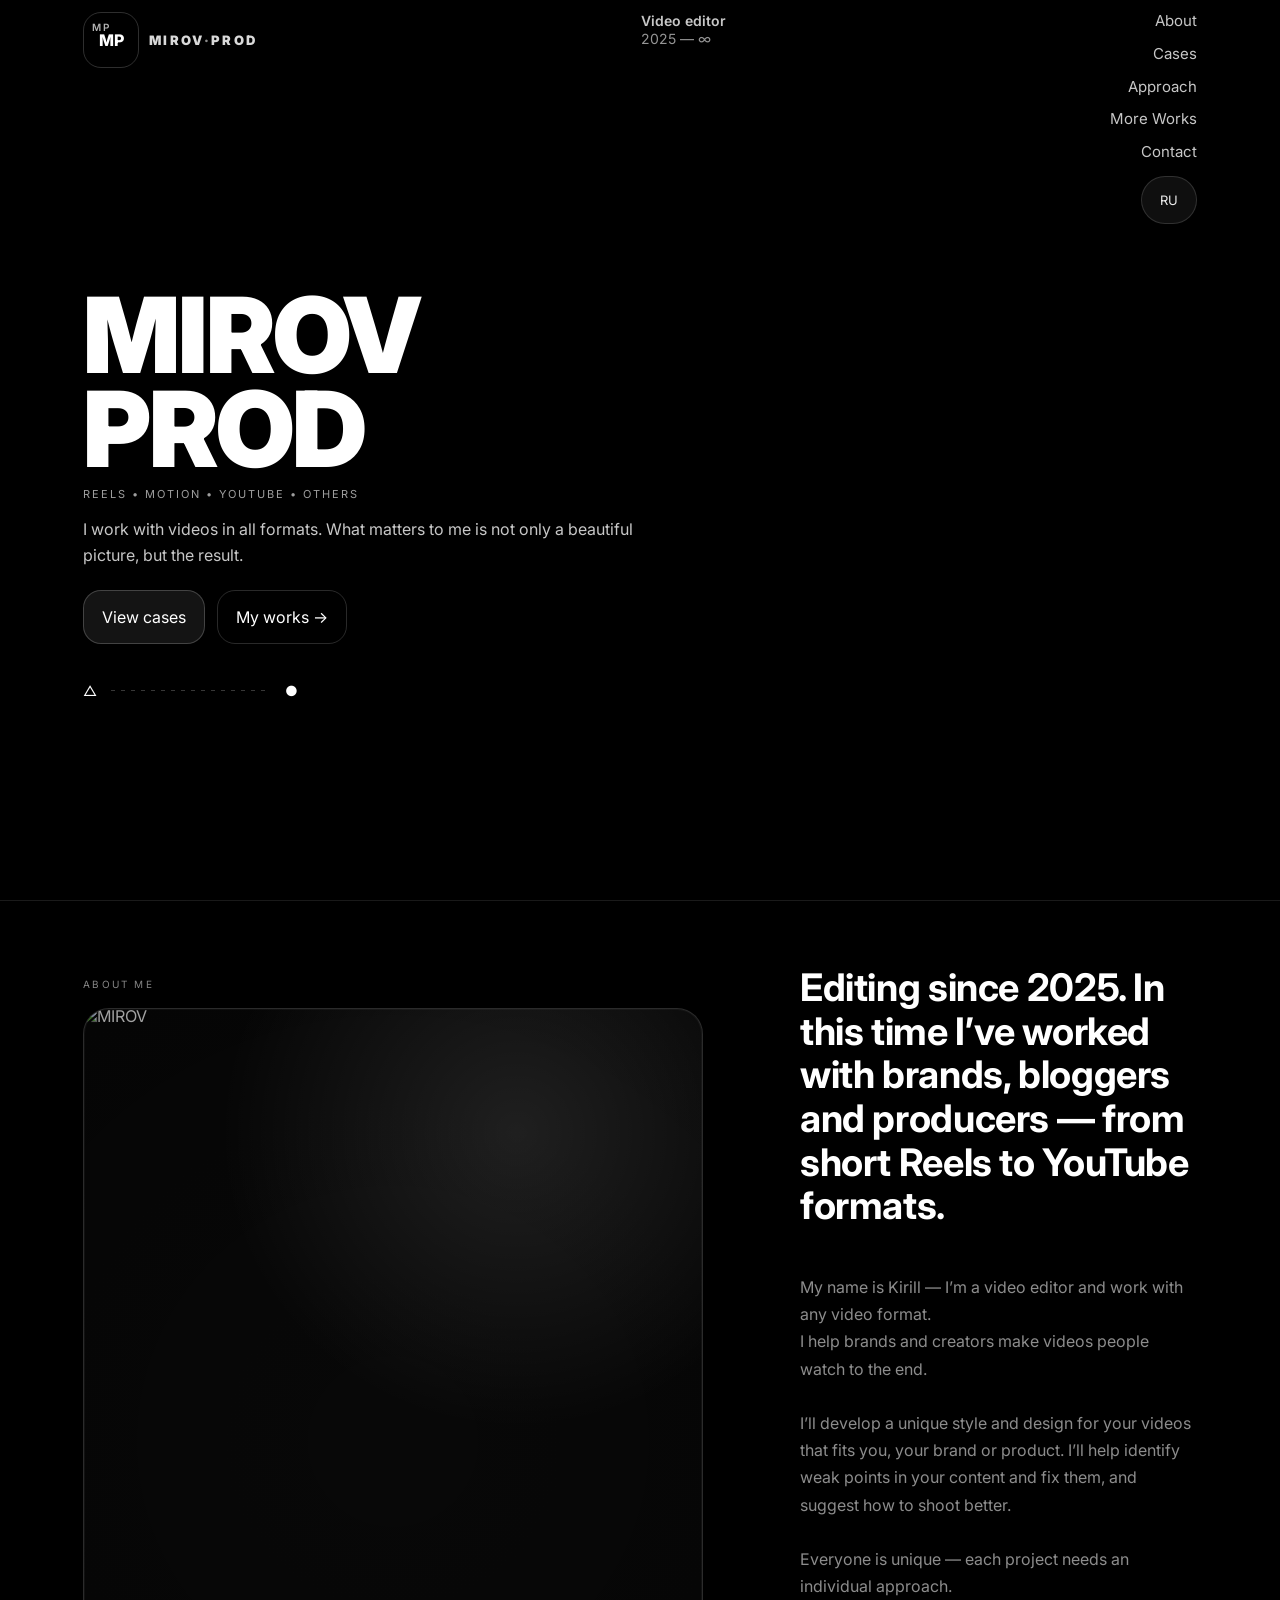
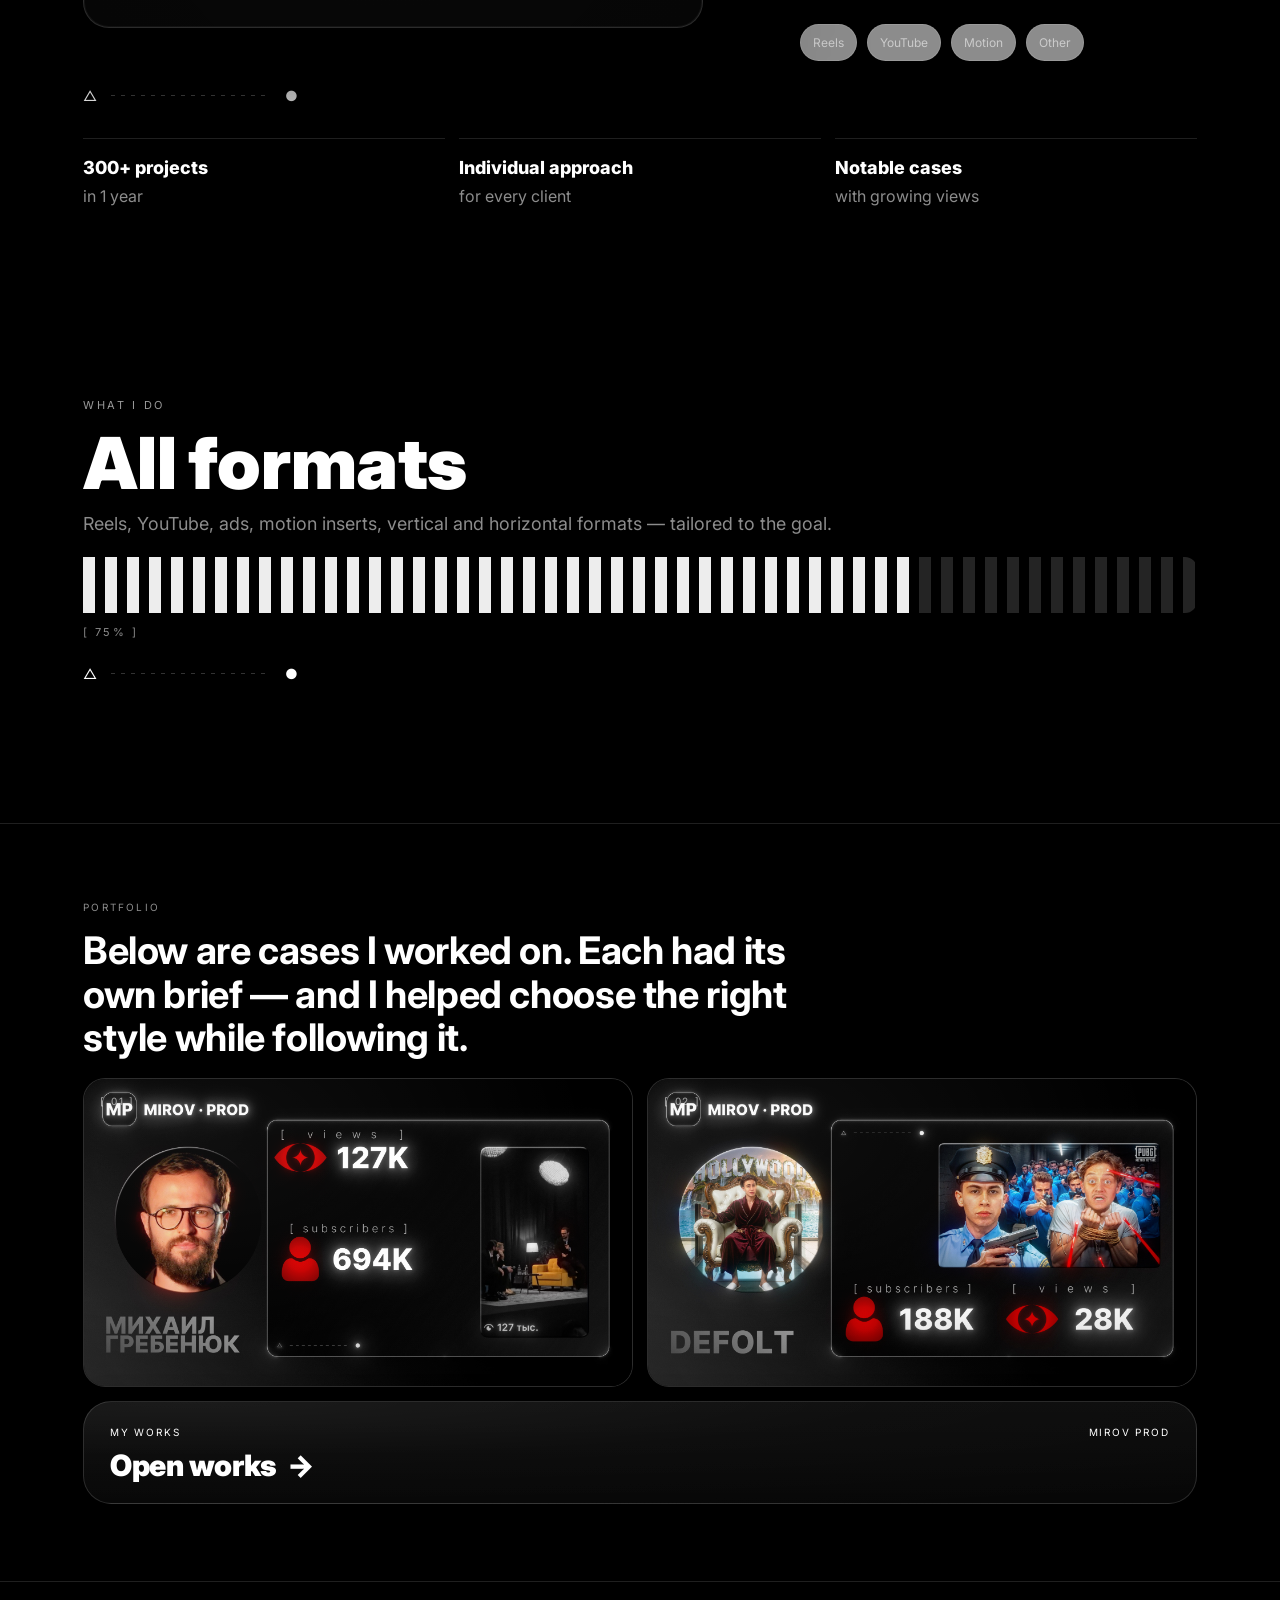
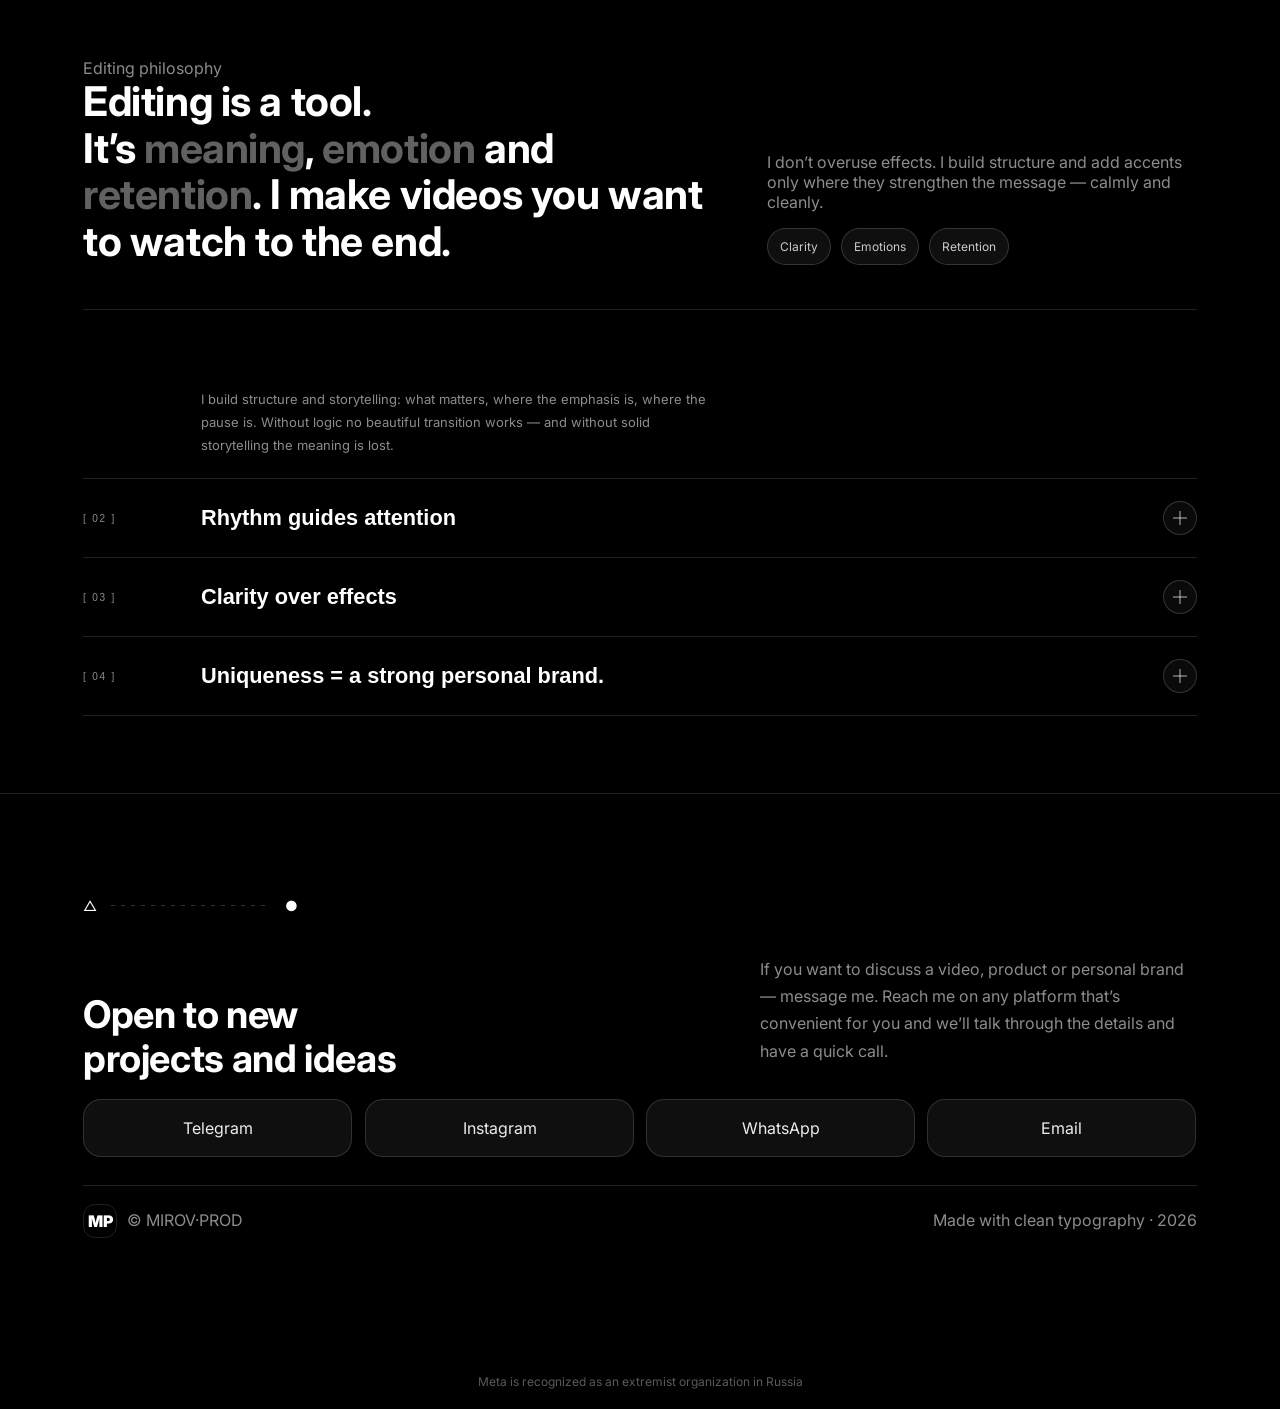
==== commit cd306a04: "2 2" ====
--- a/index.html
+++ b/index.html
@@ -263,5 +263,7 @@
 
   <script src="./script.js"></script>
 
+<div style="text-align:center;opacity:.35;font-size:12px;margin-top:60px;margin-bottom:20px;">Meta is recognized as an extremist organization in Russia</div>
+
 </body>
 </html>
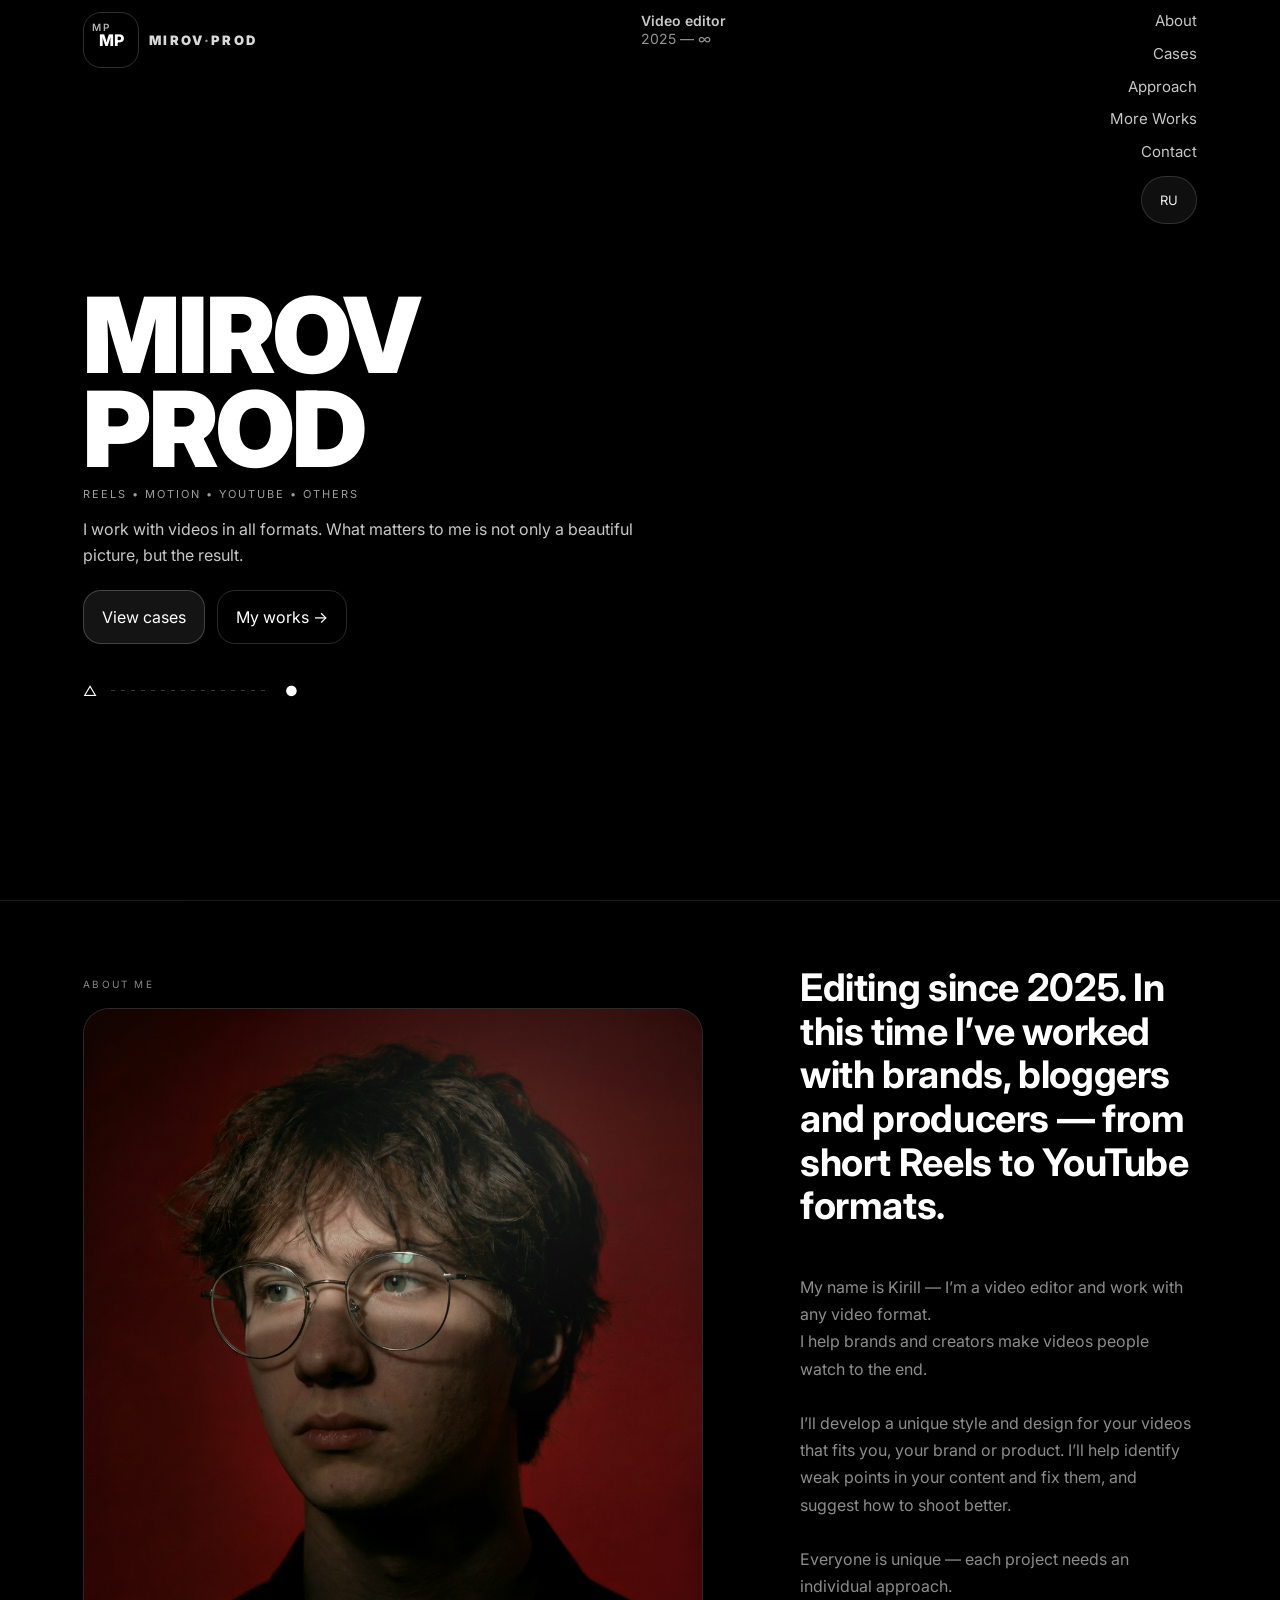
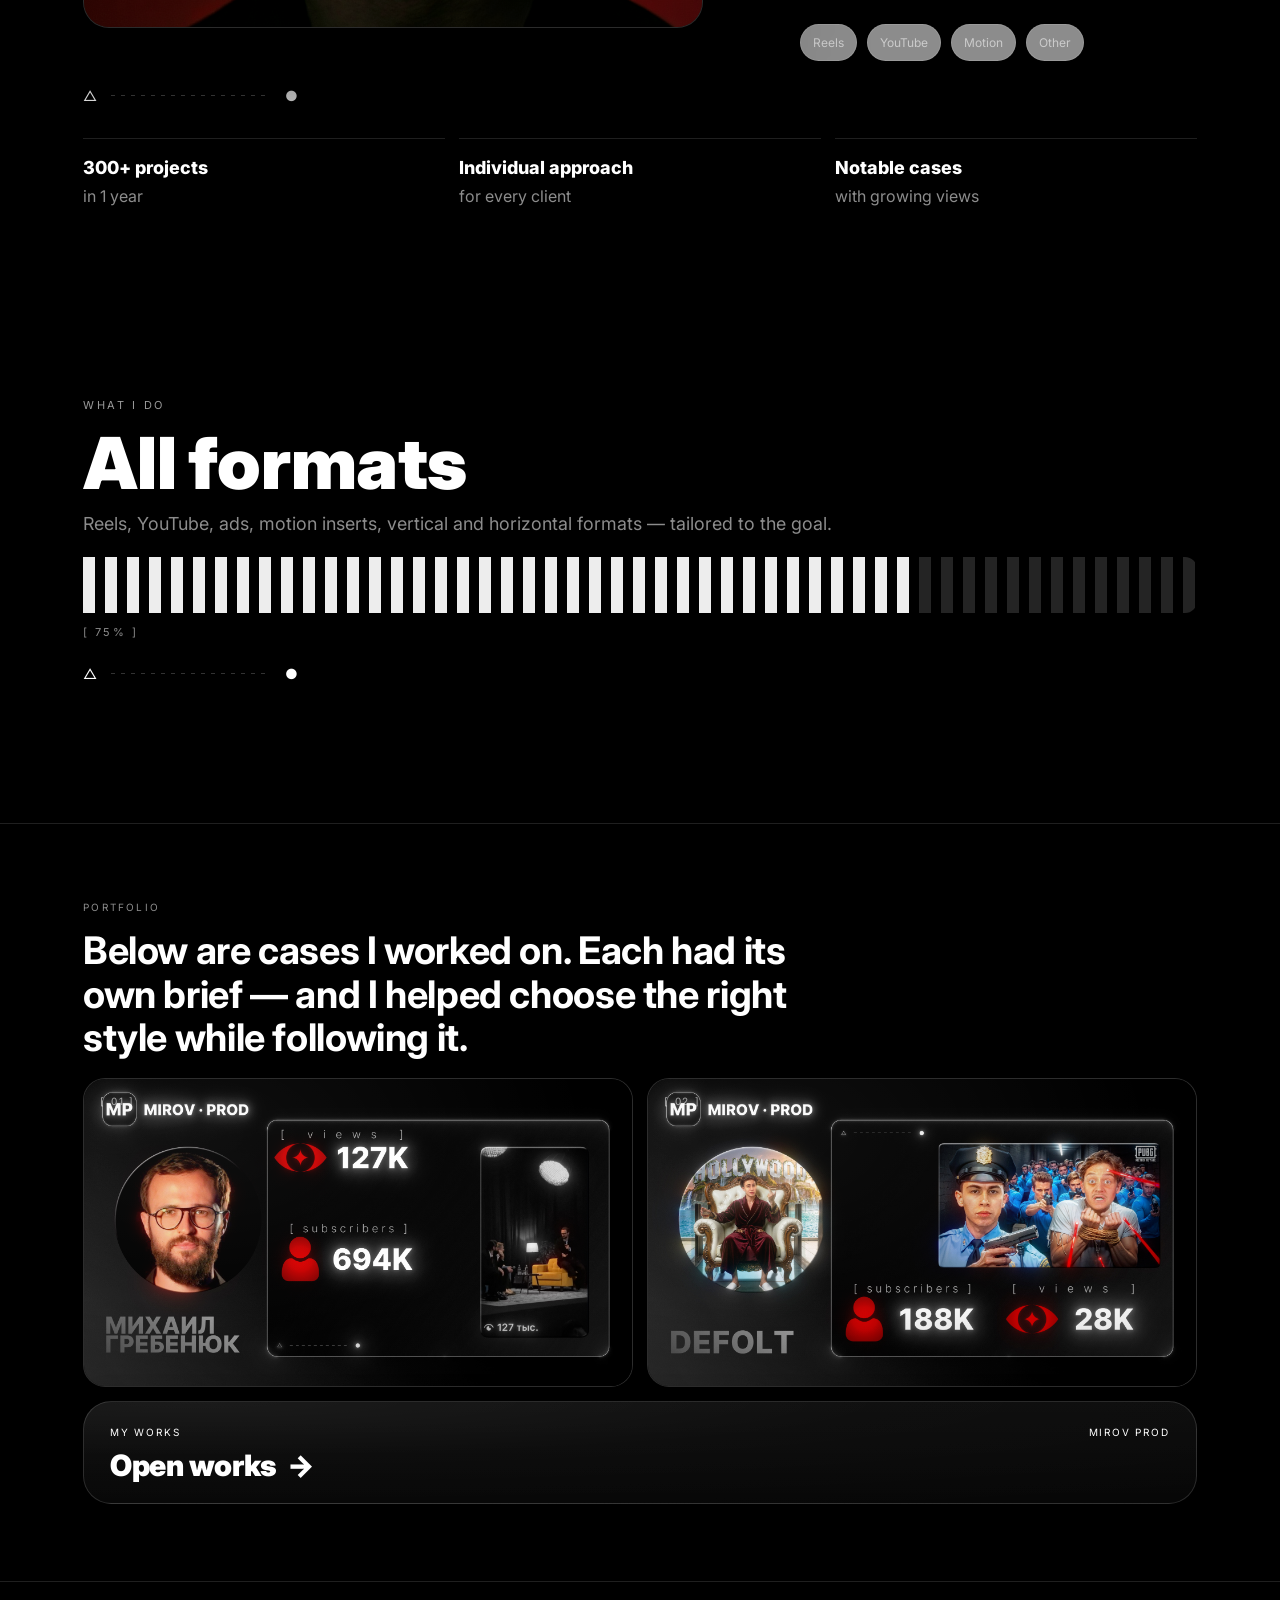
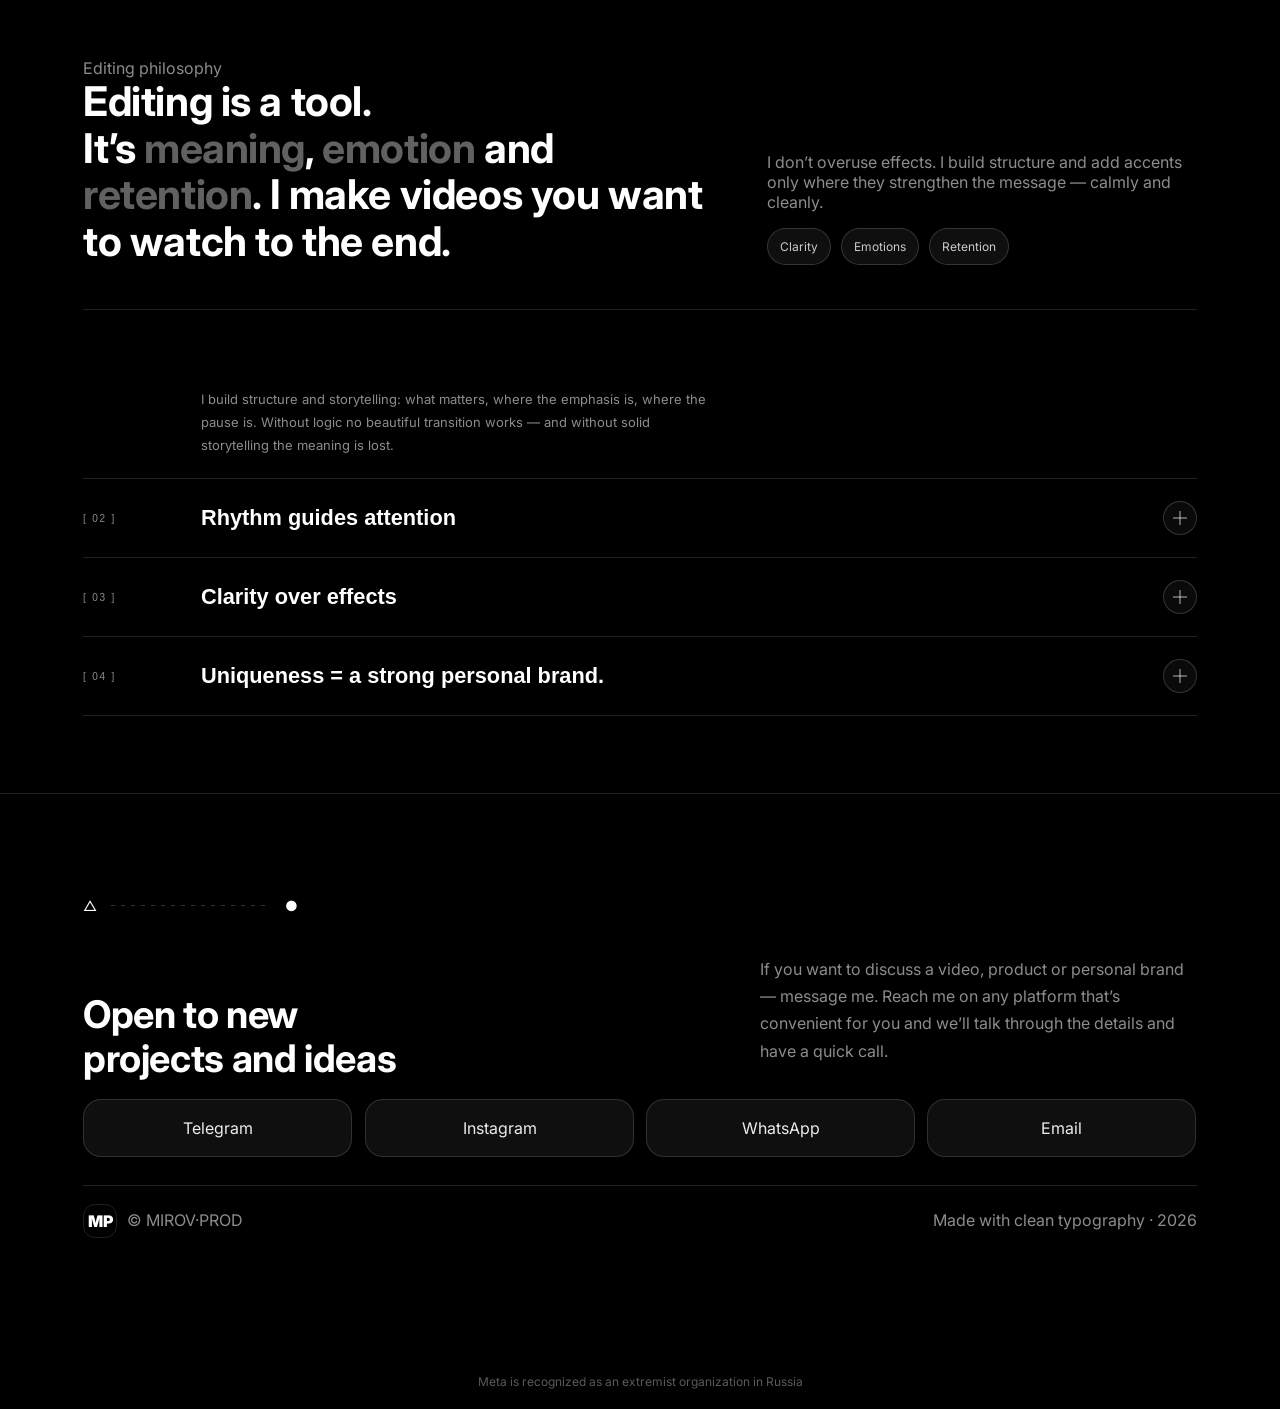
==== commit 9cca108e: "photo/ru fix" ====
--- a/index.html
+++ b/index.html
@@ -44,7 +44,7 @@
         <a class="heroNav__link" href="#about">About</a>
         <a class="heroNav__link" href="#cases">Cases</a>
         <a class="heroNav__link" href="#approach">Approach</a>
-        <a class="heroNav__link" href="./works_en.html">More Works</a>
+        <a class="heroNav__link" href="/works_en.html">More Works</a>
         <a class="heroNav__link" href="#contact">Contact</a>
             <a class="heroNav__pill" href="./ru.html">RU</a>
       </nav>
@@ -57,7 +57,7 @@
 
       <div class="heroActions">
         <a class="btnGlass" href="#cases">View cases</a>
-        <a class="btnGhost" href="./works_en.html">My works →</a>
+        <a class="btnGhost" href="/works_en.html">My works →</a>
       </div>
 
       <div class="heroIcons" aria-hidden="true">
@@ -75,7 +75,7 @@
       <div class="aboutLeft">
         <div class="sectionKicker">About me</div>
         <div class="aboutPhoto" aria-hidden="true">
-          <img src="assets/mirov.png" alt="MIROV" />
+          <img src="assets/mirov.PNG" alt="MIROV" / data-portrait="1">
         </div>
       </div>
 
@@ -135,7 +135,7 @@
 
     <div class="projects" id="casesGrid"></div>
 
-    <a class="casesCta" href="./works_en.html">
+    <a class="casesCta" href="/works_en.html">
       <div class="casesCta__meta"><span>My works</span><span>MIROV PROD</span></div>
       <div class="casesCta__title">Open works <span class="casesCta__arrow">→</span></div>
       </a>
